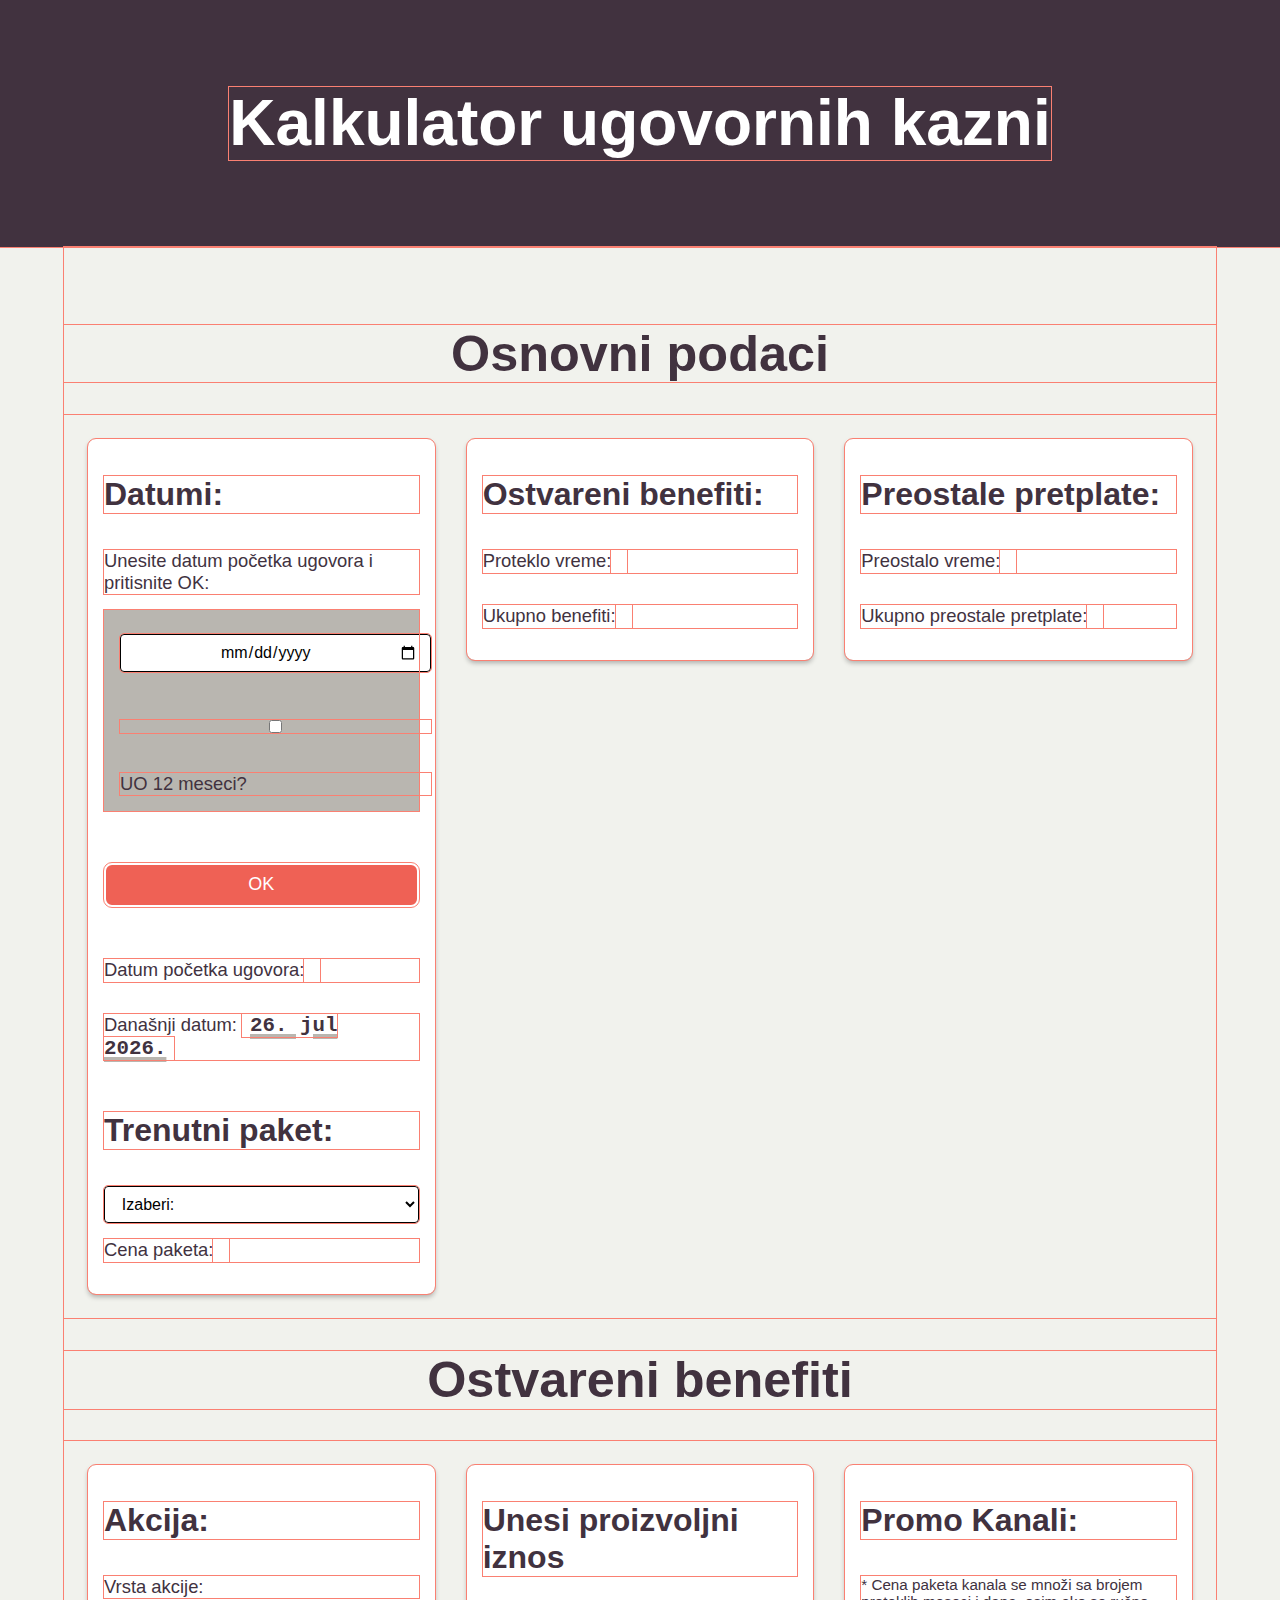
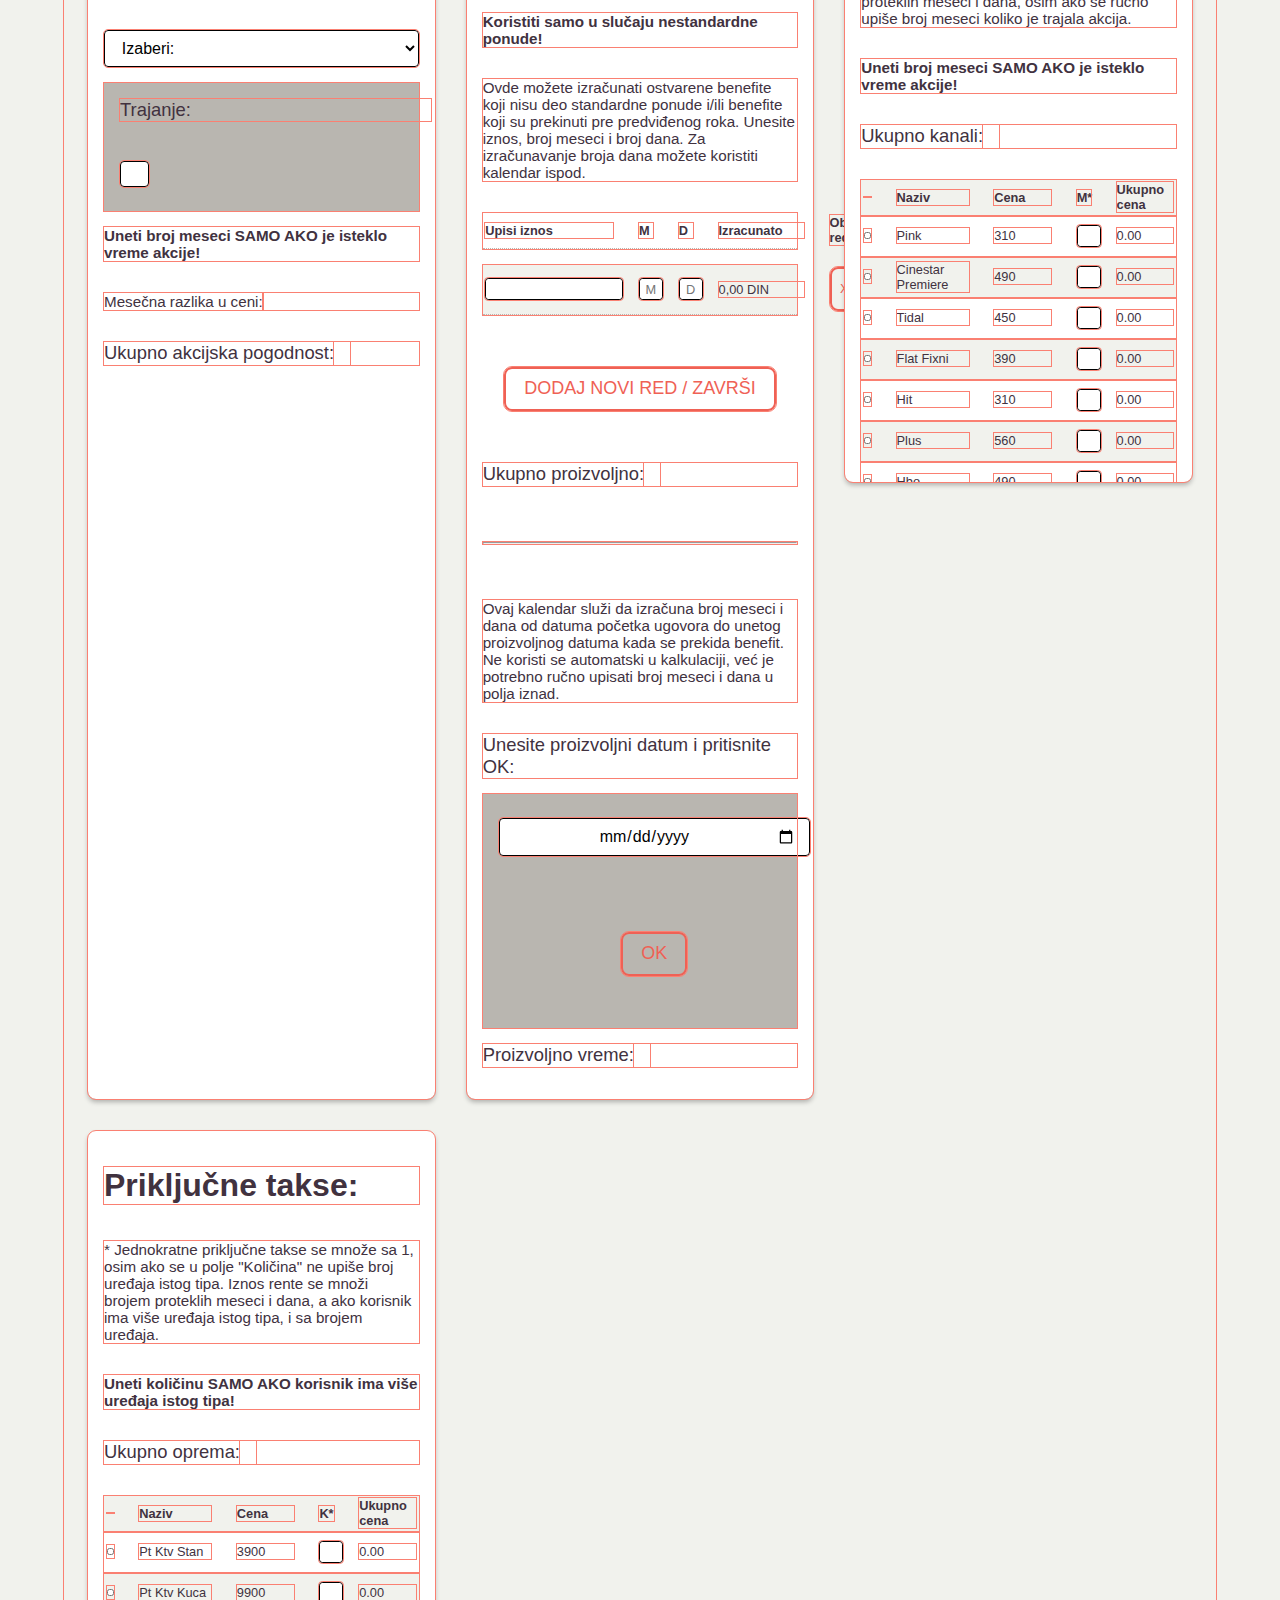
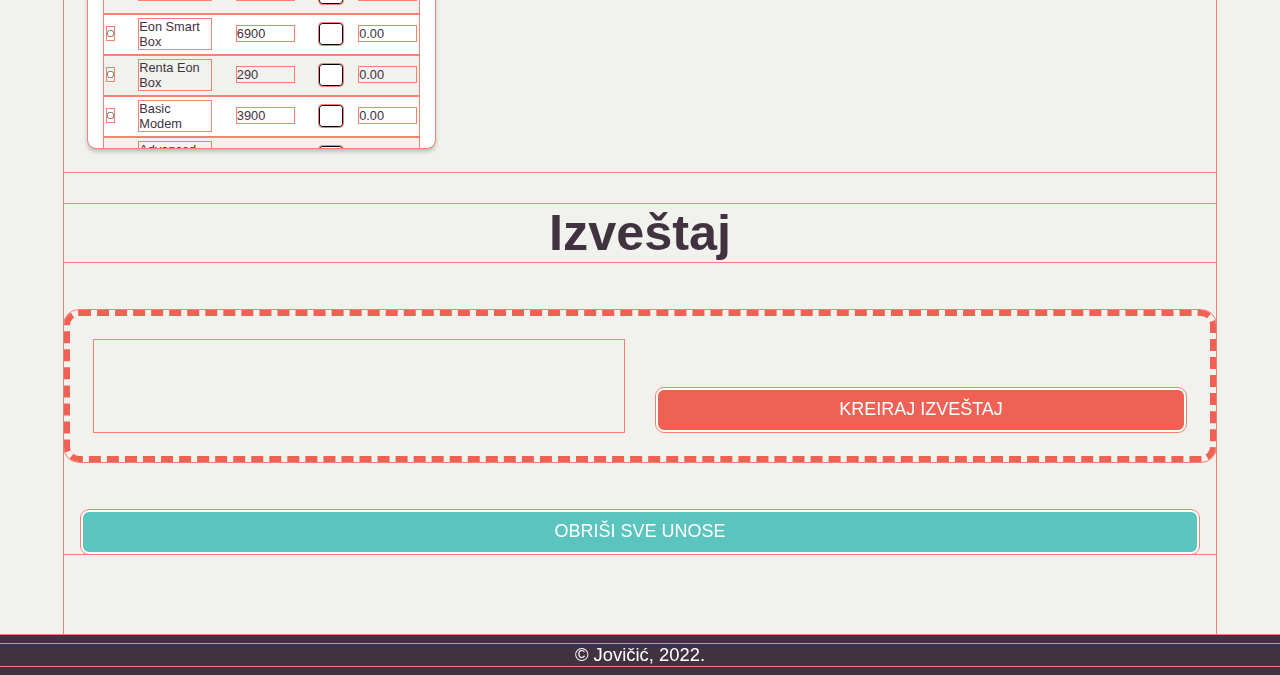
==== index.html @ 6145f606 "Add fluid typo, new grid not finished" ====
<!DOCTYPE html>
<html lang="sr">

<head>
    <meta charset="UTF-8">
    <meta http-equiv="X-UA-Compatible" content="IE=edge">
    <meta name="viewport" content="width=device-width, initial-scale=1.0">
    <link rel="stylesheet" href="assets/css/styles.css">
    <script src="assets/js/script.js" defer></script>
    <title>Kalkulator ugovornih kazni</title>
</head>

<body>
    <header>
        <h1>Kalkulator ugovornih kazni</h1>
    </header>

    <main>
        <form action="" method="get">
            <section>
                <h2>Osnovni podaci</h2>
                <div class="wrapper wrapper--card">
                    <div class="card card--wide">
                        <h3>Datumi:</h3>
                        <label for="date-start-contract">Unesite datum početka ugovora i pritisnite OK:</label>
                        <div class="wrapper wrapper--general">
                            <input type="date" id="date-start-contract">
                                <input type="checkbox" id="length">
                                <label for="length">UO 12 meseci?</label>

                        </div>
                        <button class="btn btn--date" type="button">OK</button>
                        <p>Datum početka ugovora: <span class="output" id="date-start"></span></p>
                        <p>Današnji datum: <span class="output" id="date-today"></span></p>
                        <h3>Trenutni paket:</h3>
                        <select name="rate-plan" id="rp-current">
                            <option value="" selected disabled>Izaberi:</option>
                        </select>
                        <p>Cena paketa: <span class="output" id="rp-price"></span></p>
                    </div>
                    <div class="card card--bump">
                        <h3>Ostvareni benefiti:</h3>
                        <p>Proteklo vreme: <span class="output" id="time-passed"></span></p>
                        <p>Ukupno benefiti: <span class="output" id="total-benefits"></span></p>
                    </div>
                    <div class="card">
                        <h3>Preostale pretplate:</h3>
                        <p>Preostalo vreme: <span class="output" id="time-left"></span></p>
                        <p>Ukupno preostale pretplate: <span class="output" id="total-left"></span></p>
                    </div>
                </div>
            </section>

            <section>
                <h2>Ostvareni benefiti</h2>
                <div class="wrapper wrapper--card">
                    <div class="card">
                        <h3>Akcija:</h3>
                        <p>Vrsta akcije:</p>
                        <select name="reduction-type" id="reduction-type">
                            <option value="" selected disabled>Izaberi:</option>
                            <option value="one">1 dinar</option>
                            <option value="prev">Stara cena</option>
                            <option value="percent">Procenat</option>
                            <option value="ammount">Iznos</option>
                            <option value="none">Nema akciju</option>
                        </select>

                        <select name="previous-rate-plan" id="rp-prev">
                            <option value="" selected disabled>Izaberi stari paket:</option>
                        </select>
                        <div id="reduction-percent">
                            <p>Procenat:</p>
                            <div class="wrapper wrapper--percentage">
                                <label for="5">
                                    <input type="radio" id="5" name="reduction-percent" value="0.05">
                                    5 %</label>
                                <label for="10">
                                    <input type="radio" id="10" name="reduction-percent" value="0.1">
                                    10 %</label>
                                <label for="15">
                                    <input type="radio" id="15" name="reduction-percent" value="0.15">
                                    15 %</label>
                                <label for="20">
                                    <input type="radio" id="20" name="reduction-percent" value="0.2">
                                    20 %</label>
                                <label for="30">
                                    <input type="radio" id="30" name="reduction-percent" value="0.3">
                                    30 %</label>
                                <label for="50">
                                    <input type="radio" id="50" name="reduction-percent" value="0.5">
                                    50 %</label>
                            </div>



                        </div>
                        <div id="reduction-ammount">
                            <p>Ime akcije:</p>
                            <div class="wrapper wrapper--ammount">
                                <label for="599">
                                    <input type="radio" id="599" name="reduction-ammount" value="599">
                                    Placaj 599,00 DIN</label>
                                <label for="699">
                                    <input type="radio" id="699" name="reduction-ammount" value="699">
                                    Placaj 699,00 DIN</label>
                                <label for="1499">
                                    <input type="radio" id="1499" name="reduction-ammount" value="1499">
                                    Placaj 1.499,00 DIN</label>
                                <label for="1599">
                                    <input type="radio" id="1599" name="reduction-ammount" value="1599">
                                    Placaj 1.599,00 DIN</label>
                                <label for="1799">
                                    <input type="radio" id="1799" name="reduction-ammount" value="1799">
                                    Placaj 1.799,00 DIN</label>
                                <label for="1999">
                                    <input type="radio" id="1999" name="reduction-ammount" value="1999">
                                    Placaj 1.999,00 DIN</label>
                            </div>
                        </div>
                        <div class="wrapper wrapper--general">
                            <label for="reduction-time">Trajanje:</label>

                            <input type="text" id="reduction-time" class="multiplier">
                        </div>
                        <p class="info strong">Uneti broj meseci SAMO AKO je isteklo vreme akcije!</p>
                        <p class="info">Mesečna razlika u ceni: <span id="reduction"></span></p>
                        <p>Ukupno akcijska pogodnost: <span id="total-reduction" class="output"></span></p>
                    </div>

                    <div class="card">
                        <h3>Unesi proizvoljni iznos</h3>
                        <p class="info strong">Koristiti samo u slučaju nestandardne ponude!</p>
                        <p class="info">Ovde možete izračunati ostvarene benefite koji nisu deo standardne ponude i/ili
                            benefite koji su prekinuti pre predviđenog roka. Unesite iznos, broj meseci i broj dana. Za
                            izračunavanje broja dana možete koristiti kalendar ispod.</p>
                        <ul>
                            <li class="wrapper wrapper--custom strong">
                                <div>Upisi iznos</div>
                                <div>M</div>
                                <div>D</div>
                                <div>Izracunato</div>
                                <div>Obrisi red</div>
                            </li>
                        </ul>

                        <ul id="section--custom" class="container">
                        </ul>
                        <button class="btn btn--add btn--alt" type="button">Dodaj novi red / Završi</button>
                        <p>Ukupno proizvoljno: <span class="output" id="total-custom"></span></p>
                        <hr>
                        <p class="info">Ovaj kalendar služi da izračuna broj meseci i dana od datuma početka ugovora do
                            unetog proizvoljnog datuma kada se prekida benefit. Ne koristi se automatski u kalkulaciji,
                            već je
                            potrebno ručno upisati broj meseci i dana u polja iznad.</p>
                        <label for="custom-date-input">Unesite proizvoljni datum i pritisnite OK:</label>
                        <div class="wrapper wrapper--general">
                            <input type="date" id="custom-date-input" min="2020-01-01" max="2022-12-31">
                            <button class="btn btn--custom-date btn--alt" type="button">OK</button>
                        </div>
                        <p>Proizvoljno vreme: <span class="output" id="custom-time-passed"></span></p>
                    </div>

                <!-- </div>
                <div class="wrapper wrapper--card"> -->
                    <div class="card card--long card--bump">
                        <h3>Promo Kanali:</h3>
                        <p class="info">* Cena paketa kanala se množi sa brojem proteklih meseci i dana, osim ako se
                            ručno
                            upiše broj meseci koliko je trajala akcija.</p>
                        <p class="info strong">Uneti broj meseci SAMO AKO je isteklo vreme akcije!</p>
                        <p>Ukupno kanali: <span class="output" id="total-channels"></span></p>
                        <ul id="channels" class="container">
                            <li class="wrapper wrapper--checkbox strong">
                                <div class="checkbox"></div>
                                <div>Naziv</div>
                                <div>Cena</div>
                                <div>M*</div>
                                <div>Ukupno cena</div>
                            </li>
                        </ul>
                    </div>
                    <div class="card card--long">
                        <h3>Priključne takse:</h3>
                        <p class="info">* Jednokratne priključne takse se množe sa 1, osim ako se u polje "Količina"
                            ne upiše broj uređaja istog tipa. Iznos rente se množi brojem proteklih meseci i dana, a ako
                            korisnik ima više uređaja istog tipa, i sa brojem uređaja.</p>
                        <p class="info strong">Uneti količinu SAMO AKO korisnik ima više uređaja istog tipa!</p>
                        <p>Ukupno oprema: <span class="output" id="total-hardware"></span></p>
                        <ul id="hardware" class="container">
                            <li class="wrapper wrapper--checkbox strong">
                                <div class="checkbox"></div>
                                <div>Naziv</div>
                                <div>Cena</div>
                                <div>K*</div>
                                <div>Ukupno cena</div>
                            </li>
                        </ul>
                    </div>
                </div>
            </section>

            <section>
                <h2>Izveštaj</h2>
                <div class="wrapper wrapper--output">
                    <textarea id="output--final" class="output">...</textarea>
                    <button class="btn btn--final" type="button">Kreiraj izveštaj</button>
                </div>
                <button class="btn btn--clear" type="button">Obriši sve unose</button>
            </section>

        </form>
    </main>

    <footer>
        <p>&copy; Jovičić, 2022.</p>
    </footer>
</body>

</html>
---- assets/css/styles.css ----
/* reset */

*::before,
*::after {
    box-sizing: border-box;
}

* {
    margin: 0;
    padding: 0;
    outline: 1px solid salmon;
}

:focus {
    outline: 2px solid var(--clr-primary);
    outline-offset: 2px;
    transition: var(--transition);
}

html {
    scroll-behavior: smooth;
}

input,
button,
textarea,
select {
    font: inherit;
}

/* theme */

:root {
    --clr-primary: #ef6155;
    --clr-primary-hover: #f72f1d;
    --clr-secondary: #5BC4BF;
    --clr-secondary-hover: #32b8b1;
    --clr-hover: hsl(70, 24%, 90%);
    --clr-bg: rgb(241, 242, 237);
    --clr-body: #41323F;
    --clr-white: #fff;
    --clr-grey: #B9B6B0;
    --border-radius: 8px;
    --fw-strong: 600;
    --fs-h1: 4rem;
    --fs-h2: 3.15rem;
    --fs-h3: 2rem;
    --fs-p: 1.15rem;
    --fs-small: 0.95rem;
    --fs-lead: 1.30rem;
    --box-shadow: 0 3px 5px rgba(0, 0, 0, 0.28);
    --transition: ease-out .05s;
}

/* layout */

body {
    display: flex;
    flex-direction: column;
    align-items: center;
    min-height: 100vh;
    font-family: -apple-system, BlinkMacSystemFont, 'Segoe UI', Roboto, Oxygen, Ubuntu, Cantarell, 'Open Sans', 'Helvetica Neue', sans-serif;
    font-size: 100%;
    background-color: var(--clr-bg);
    color: var(--clr-body);
}

header {
    display: grid;
    width: 100%;
    min-height: 10vh;
    place-content: center;
    padding-top: 5vh;
    padding-bottom: 5vh;
    background-color: var(--clr-body);
    color: var(--clr-white);
}

main {
    padding: 5vh 0;
    width: 90%;
}

section+section {
    margin-top: 2rem;
}

hr {
    margin-top: 1.5rem;
    margin-bottom: 2.5rem;
}

footer {
    width: 100%;
    margin-top: auto;
    padding: 1vh 0;
    text-align: center;
    background-color: var(--clr-body);
    color: var(--clr-white);
}



/* typography */

h1,
h2,
h3 {
    font-weight: var(--fw-strong);
    line-height: 1.15;
    margin: 0.65em 0;
}

h1,
h2 {
    text-align: center;
}

h1 {
    font-size: var(--fs-h1); 
    font-size: min(max(3rem, 5vw), var(--fs-h1));
}


h2 {
    font-size: var(--fs-h2); 
    font-size: min(max(2.5rem, 4.5vw), var(--fs-h2));
}

h3 {
    font-size: var(--fs-h3); 
    font-size: min(max(1.5rem, 2.5vw), var(--fs-h3));
}

p,
label {
    font-size: var(--fs-p); 
    font-size: min(max(0.9rem, 1.5vw), var(--fs-p));
}

li,
.wrapper--checkbox>label,
.btn--remove {
    font-size: min(max(0.55rem, 1vw), var(--fs-p));
}

.lead {
    font-size: var(--fs-lead);
}

.info {
    font-size: var(--fs-small);
}

.strong {
    font-weight: var(--fw-strong);
}

main p {
    margin: 0 0 1rem;
}

a {
    color: inherit;
}

.wrapper--output {
    display: flex;
    flex-direction: column;
    margin: 3rem auto;
    padding: 1.5rem;
    border: 6px dashed var(--clr-primary);
    border-radius: 15px;
}

.output {
    font-family: 'Courier New', Courier, monospace;
    font-size: var(--fs-lead);
    font-weight: var(--fw-strong);
    padding: 0 0.5rem;
    text-decoration: underline;
    text-decoration-color: var(--clr-grey);
    text-decoration-thickness: 5px;
    text-underline-offset: 3px;
}

#output--final {
    white-space: pre-wrap;
    resize: none;
    font-size: var(--fs-p);
    background-color: inherit;
    padding: 1.5rem;
    font-weight: normal;
    text-decoration: none;
    border: 1px solid transparent;
    cursor: text;
}

/* buttons */

.btn {
    display: flex;
    align-items: center;
    align-self: center;
    justify-content: center;
    /* min-width: 10ch; */
    width: 100%;
    min-height: 44px;
    margin: 2em auto;
    padding: 0.25em 1em;
    transition: var(--transition);
    border: 2px solid currentColor;
    border-radius: var(--border-radius);
    background-color: var(--clr-primary);
    color: var(--clr-white);
    font-size: 1.125rem;
    line-height: 1.1;
    text-align: center;
    text-decoration: none;
    text-transform: uppercase;
    cursor: pointer;
}

.btn:hover {
    background-color: var(--clr-primary-hover);
    outline: 2px solid var(--clr-primary);
    outline-offset: 2px;
    transition: var(--transition);
}

.btn--final {
    /* width: 100%; */
    place-self: end;
    margin: 0;
}

.btn--clear {
    background-color: var(--clr-secondary);
    width: 97%;
}

.btn--clear:hover {
    background-color: var(--clr-secondary-hover);
    outline-color: var(--clr-secondary-hover);
}

.btn--alt {
    width: auto;
    background-color: transparent;
    color: var(--clr-primary);
    border-color: var(--clr-primary);
}

.btn--alt:hover {
    color: var(--clr-white);
}

.btn--remove {
    font-size: min(max(0.55rem, 1vw), var(--fs-p));
    padding: clamp(1em, 3%, 1.5em);
    min-height: unset;
}

/* input */

input {
    margin: 0.5em 0;
    padding: 0.5em 0.8em;
    text-align: center;
    border: 1px solid currentColor;
    border-radius: 0.25em;
}

select {
    padding: 0.5em 0.8em;
    margin: 0;
    width: 100%;
    min-width: 15ch;
    background-color: transparent;
    border: 1px solid currentColor;
    border-radius: 0.25em;
}

input[type="date"] {
    flex-grow: 1;
}

input[type="text"] {
    width: 2ch;
    padding: 0.2em 0.3em;
}

/*labels and info */

.wrapper {
    display: grid;
    grid-template-columns: repeat(auto-fit, minmax(min(50vw, 35ch), 1fr));
    padding: clamp(1em, 3%, 1.5em);
    gap: clamp(1em, 4vmax, 2em);
}

.card--wide {
    grid-row: span 2;
}

.wrapper--general {
    background-color: var(--clr-grey)

}

/* cards */

.card {
    display: flex;
    flex-direction: column;
    padding: 1em;
    gap: 1em;
    border-radius: var(--border-radius);
    background-color: var(--clr-white);
    box-shadow: var(--box-shadow);
}

.card--long {
    max-height: 65vh;
    overflow-y: auto;
}

.wrapper--percentage>label,
.wrapper--ammount>label {
    line-height: 1.1;
    display: grid;
    grid-template-columns: 1em auto;
    gap: 1em;
    align-items: baseline;
    border-bottom: 1px dotted var(--clr-grey);
}

.wrapper--checkbox {
    display: grid;
    grid-template-columns: 1ch auto 8ch 2ch 8ch;
    align-items: center;
    padding: 0.2em;
    gap: 2em;
    border-bottom: 1px dotted var(--clr-grey);
}

.wrapper--custom {
    display: grid;
    grid-template-columns: 18ch 2ch 2ch 12ch 2ch;
    align-items: center;
    justify-content: space-evenly;
    padding: 0.2em;
    gap: 2em;
    border-bottom: 1px dotted var(--clr-grey);
}

.wrapper--custom>input {
    width: 100%;
}

.wrapper--custom>button {
    margin: 0;
}

.wrapper--checkbox>label {
    text-transform: capitalize;
}

/* the list */

.container>li:nth-child(odd) {
    background-color: var(--clr-bg);
}

.container>li:not(:first-child):hover {
    background-color: var(--clr-hover);
}
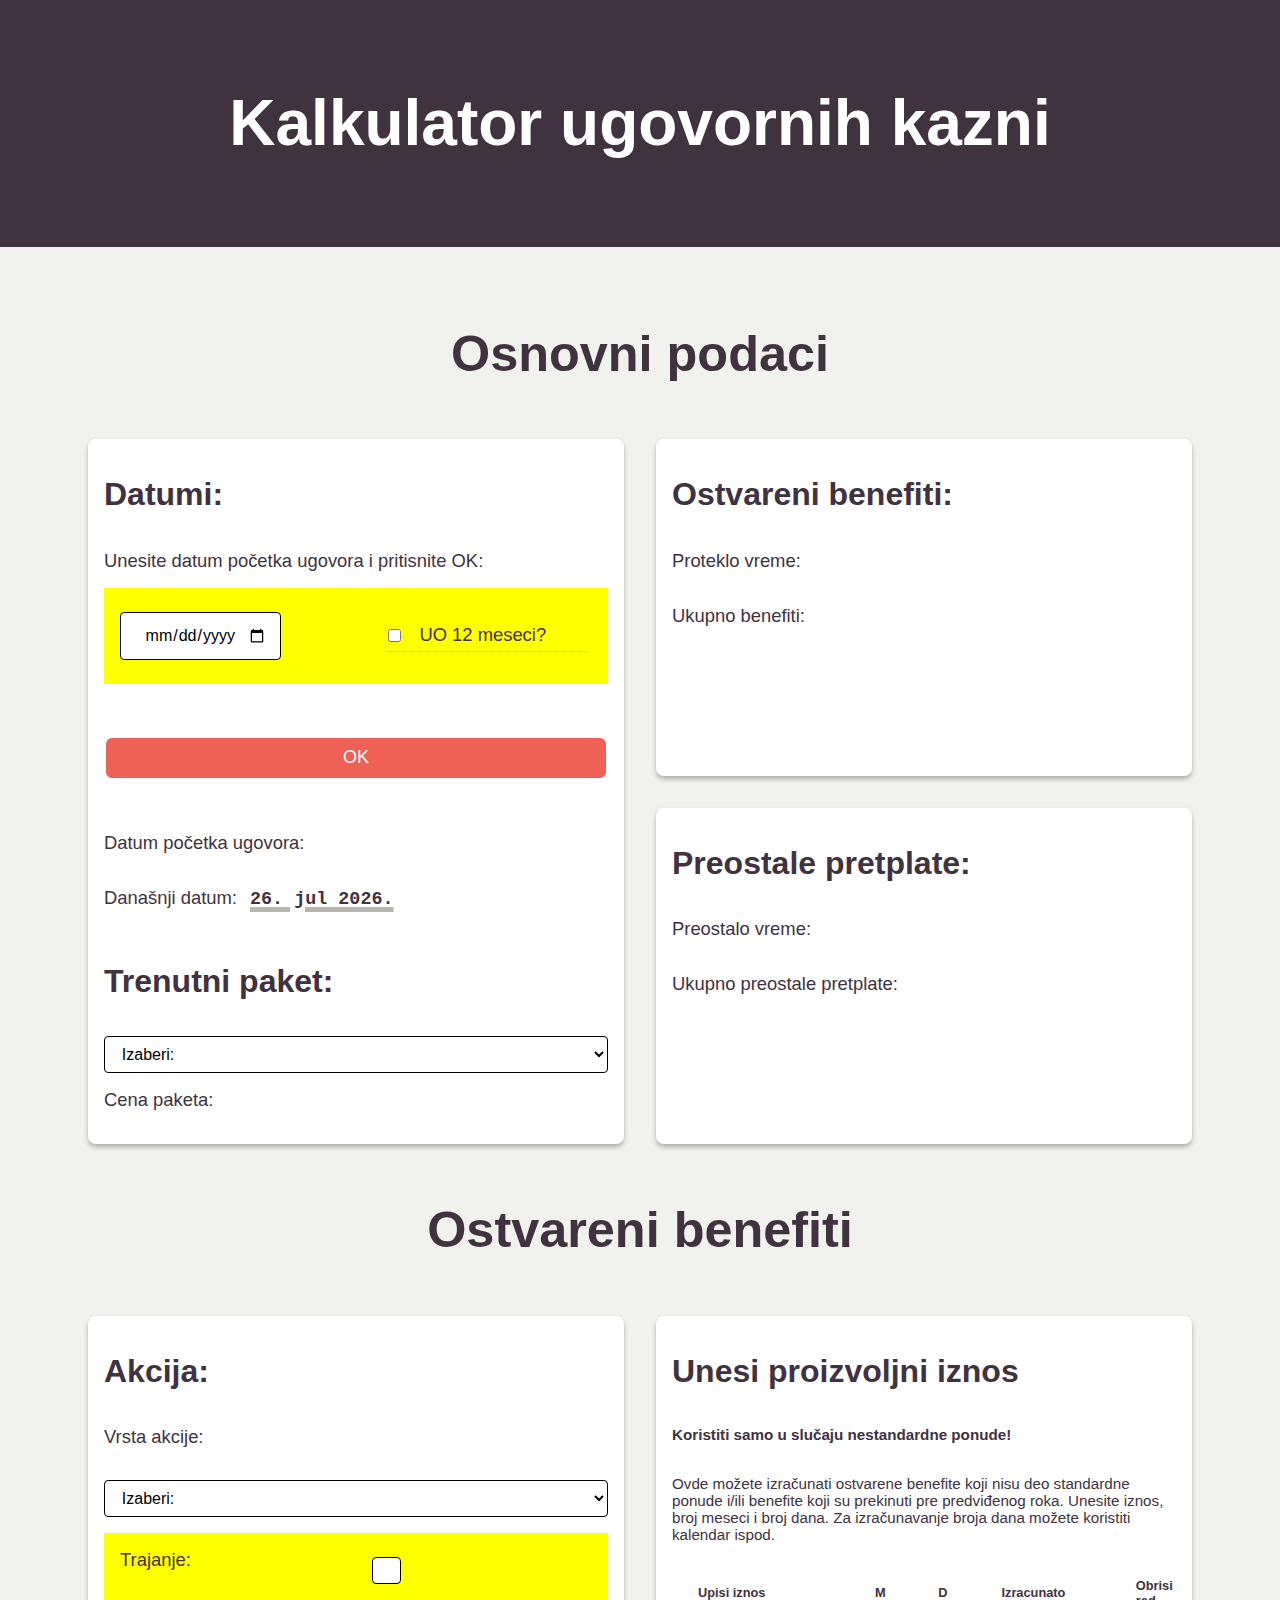
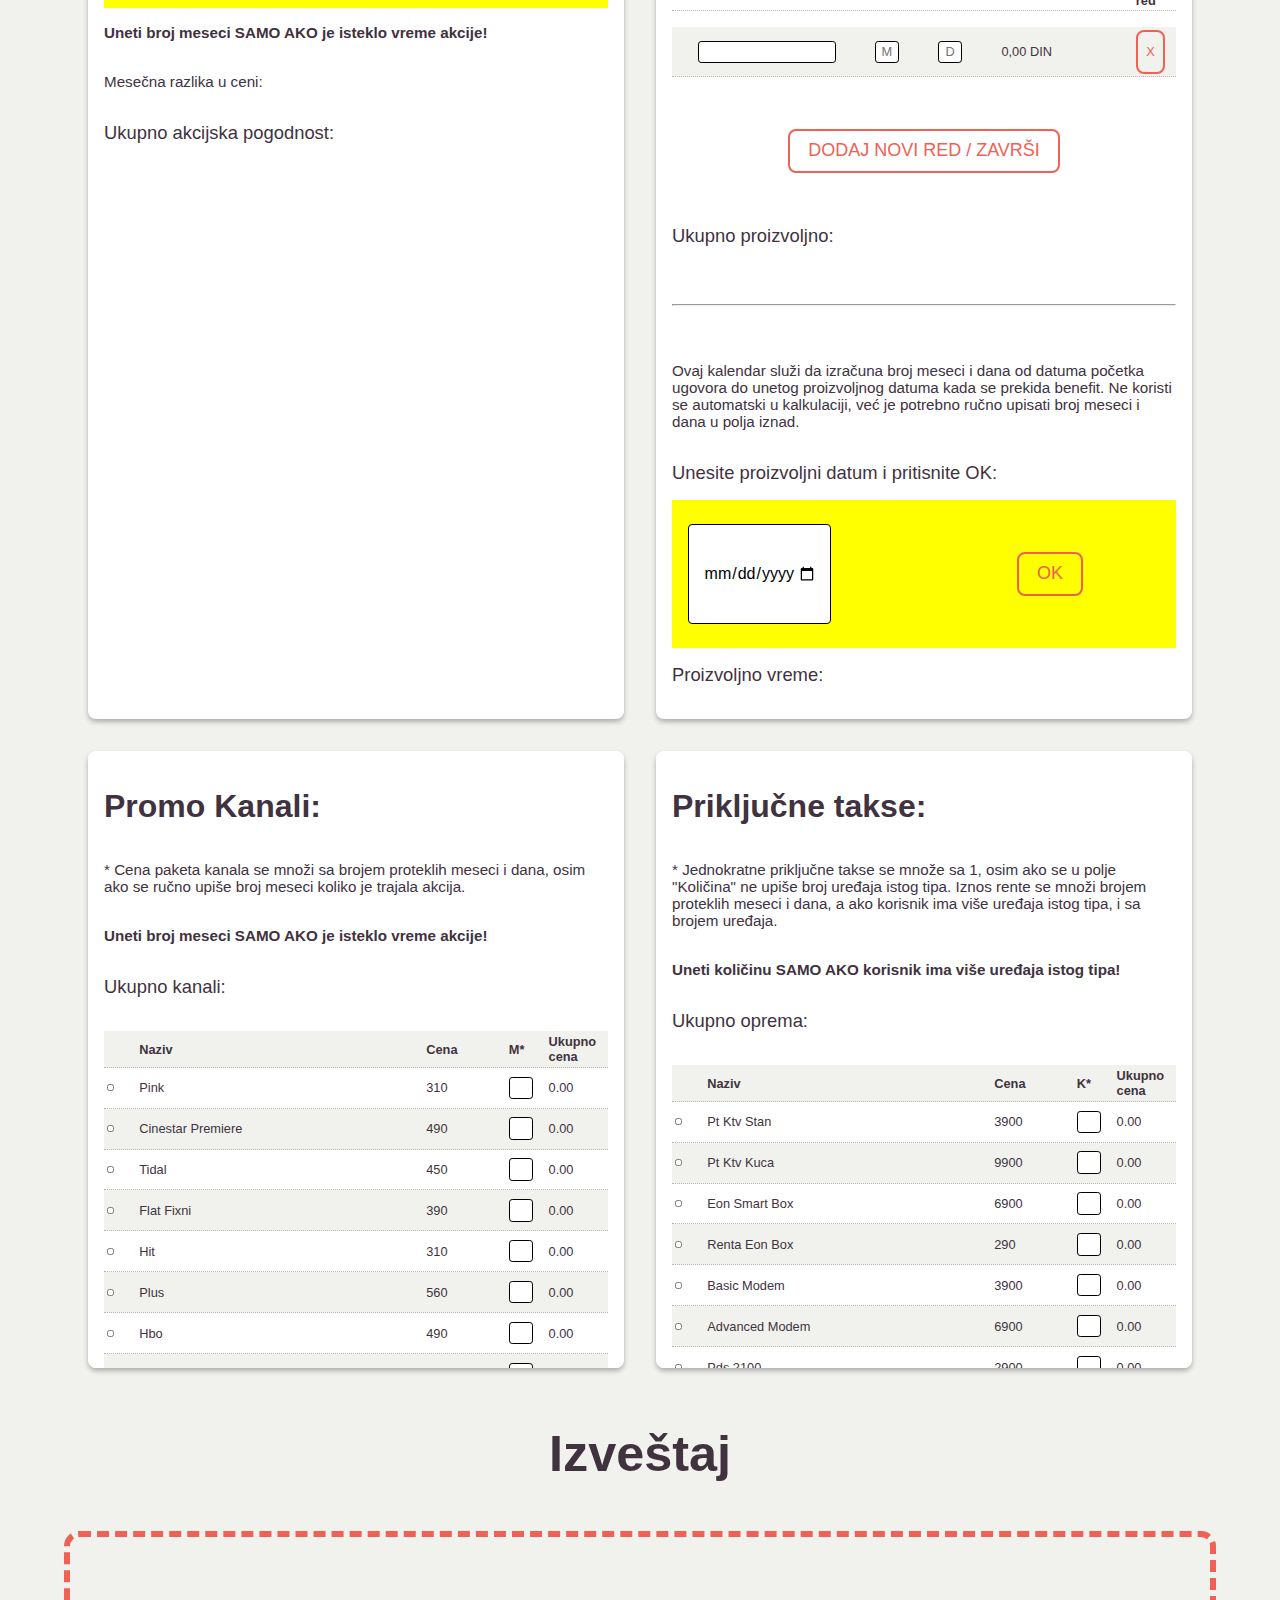
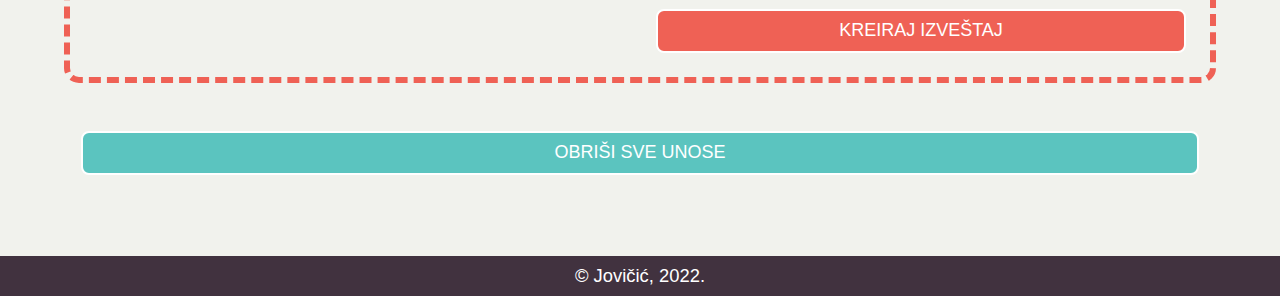
==== commit 178eda74: "Consolidate wrappers not finished" ====
--- a/index.html
+++ b/index.html
@@ -25,9 +25,12 @@
                         <label for="date-start-contract">Unesite datum početka ugovora i pritisnite OK:</label>
                         <div class="wrapper wrapper--general">
                             <input type="date" id="date-start-contract">
-                                <input type="checkbox" id="length">
-                                <label for="length">UO 12 meseci?</label>
-
+                            <div class="wrapper wrapper--ammount">
+                                <label for="length">
+                                    <input type="checkbox" id="length">
+                                    UO 12 meseci?
+                                </label>
+                            </div>
                         </div>
                         <button class="btn btn--date" type="button">OK</button>
                         <p>Datum početka ugovora: <span class="output" id="date-start"></span></p>
@@ -38,7 +41,7 @@
                         </select>
                         <p>Cena paketa: <span class="output" id="rp-price"></span></p>
                     </div>
-                    <div class="card card--bump">
+                    <div class="card">
                         <h3>Ostvareni benefiti:</h3>
                         <p>Proteklo vreme: <span class="output" id="time-passed"></span></p>
                         <p>Ukupno benefiti: <span class="output" id="total-benefits"></span></p>
@@ -160,10 +163,7 @@
                         </div>
                         <p>Proizvoljno vreme: <span class="output" id="custom-time-passed"></span></p>
                     </div>
-
-                <!-- </div>
-                <div class="wrapper wrapper--card"> -->
-                    <div class="card card--long card--bump">
+                    <div class="card card--long">
                         <h3>Promo Kanali:</h3>
                         <p class="info">* Cena paketa kanala se množi sa brojem proteklih meseci i dana, osim ako se
                             ručno
--- a/assets/css/styles.css
+++ b/assets/css/styles.css
@@ -8,7 +8,7 @@
 * {
     margin: 0;
     padding: 0;
-    outline: 1px solid salmon;
+    /* outline: 1px solid salmon; */
 }
 
 :focus {
@@ -47,7 +47,6 @@
     --fs-h3: 2rem;
     --fs-p: 1.15rem;
     --fs-small: 0.95rem;
-    --fs-lead: 1.30rem;
     --box-shadow: 0 3px 5px rgba(0, 0, 0, 0.28);
     --transition: ease-out .05s;
 }
@@ -144,12 +143,9 @@
     font-size: min(max(0.55rem, 1vw), var(--fs-p));
 }
 
-.lead {
-    font-size: var(--fs-lead);
-}
-
 .info {
     font-size: var(--fs-small);
+    font-size: min(max(0.7rem, 1.3vw), var(--fs-small));
 }
 
 .strong {
@@ -283,6 +279,7 @@
 
 input[type="date"] {
     flex-grow: 1;
+    width: fit-content;
 }
 
 input[type="text"] {
@@ -290,22 +287,60 @@
     padding: 0.2em 0.3em;
 }
 
-/*labels and info */
+/*wrappers, labels and info */
 
 .wrapper {
     display: grid;
-    grid-template-columns: repeat(auto-fit, minmax(min(50vw, 35ch), 1fr));
+    grid-template-columns: repeat(auto-fill, minmax(max(200px, 40%), 1fr));
     padding: clamp(1em, 3%, 1.5em);
     gap: clamp(1em, 4vmax, 2em);
-}
-
-.card--wide {
-    grid-row: span 2;
-}
+} 
+
+
 
 .wrapper--general {
-    background-color: var(--clr-grey)
-
+    background-color: yellow;
+}
+
+.wrapper--percentage>label,
+.wrapper--ammount>label {
+    line-height: 1.1;
+    display: grid;
+    grid-template-columns: max-content auto;
+    gap: 1em;
+    align-items: center;
+    border-bottom: 1px dotted var(--clr-grey);
+}
+
+.wrapper--checkbox {
+    display: grid;
+    grid-template-columns: 1ch auto 8ch 2ch 8ch;
+    align-items: center;
+    padding: 0.2em;
+    gap: 2em;
+    border-bottom: 1px dotted var(--clr-grey);
+}
+
+.wrapper--custom {
+    display: grid;
+    grid-template-columns: 18ch 2ch 2ch 12ch 2ch;
+    align-items: center;
+    justify-content: space-evenly;
+    padding: 0.2em;
+    gap: 2em;
+    border-bottom: 1px dotted var(--clr-grey);
+}
+
+.wrapper--custom>input {
+    width: 100%;
+}
+
+.wrapper--custom>button {
+    margin: 0;
+}
+
+.wrapper--checkbox>label {
+    text-transform: capitalize;
 }
 
 /* cards */
@@ -325,46 +360,11 @@
     overflow-y: auto;
 }
 
-.wrapper--percentage>label,
-.wrapper--ammount>label {
-    line-height: 1.1;
-    display: grid;
-    grid-template-columns: 1em auto;
-    gap: 1em;
-    align-items: baseline;
-    border-bottom: 1px dotted var(--clr-grey);
-}
-
-.wrapper--checkbox {
-    display: grid;
-    grid-template-columns: 1ch auto 8ch 2ch 8ch;
-    align-items: center;
-    padding: 0.2em;
-    gap: 2em;
-    border-bottom: 1px dotted var(--clr-grey);
-}
-
-.wrapper--custom {
-    display: grid;
-    grid-template-columns: 18ch 2ch 2ch 12ch 2ch;
-    align-items: center;
-    justify-content: space-evenly;
-    padding: 0.2em;
-    gap: 2em;
-    border-bottom: 1px dotted var(--clr-grey);
-}
-
-.wrapper--custom>input {
-    width: 100%;
-}
-
-.wrapper--custom>button {
-    margin: 0;
-}
-
-.wrapper--checkbox>label {
-    text-transform: capitalize;
-}
+.card--wide {
+    grid-row: span 2;
+}
+
+
 
 /* the list */
 
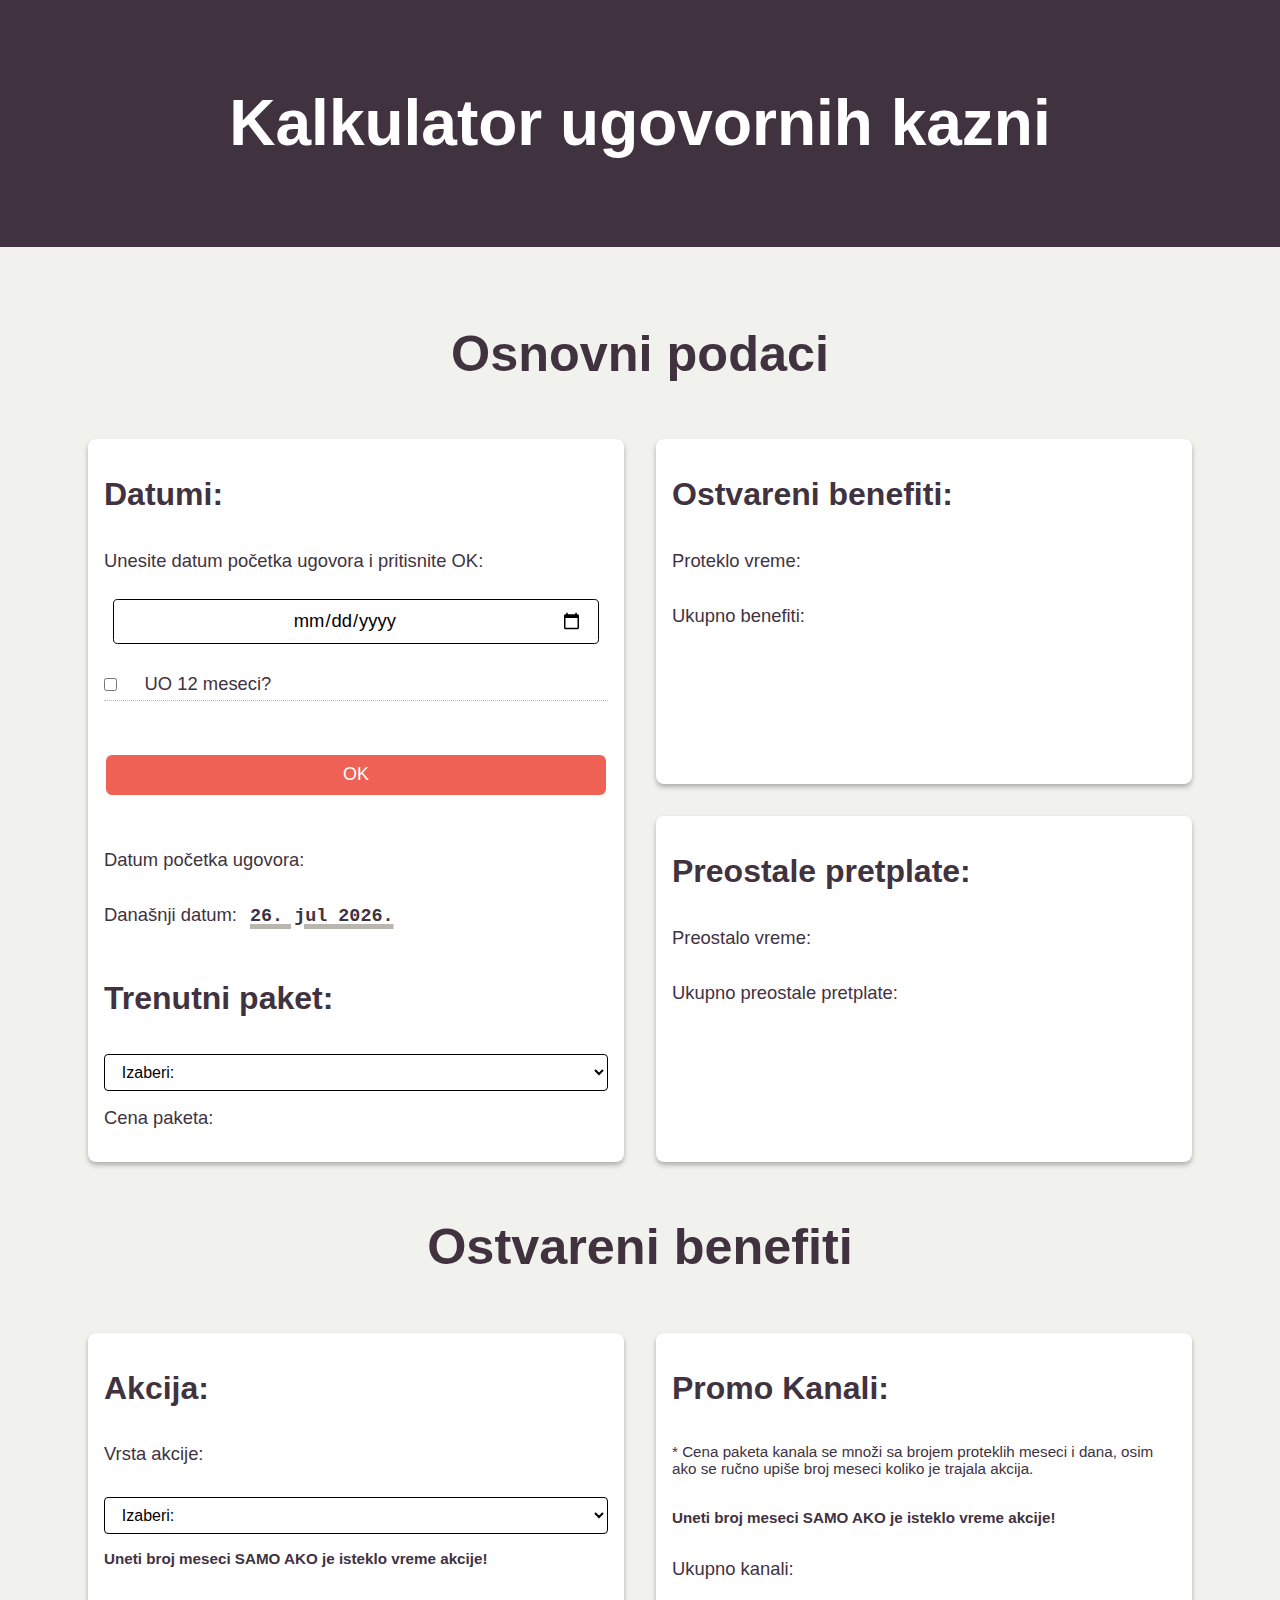
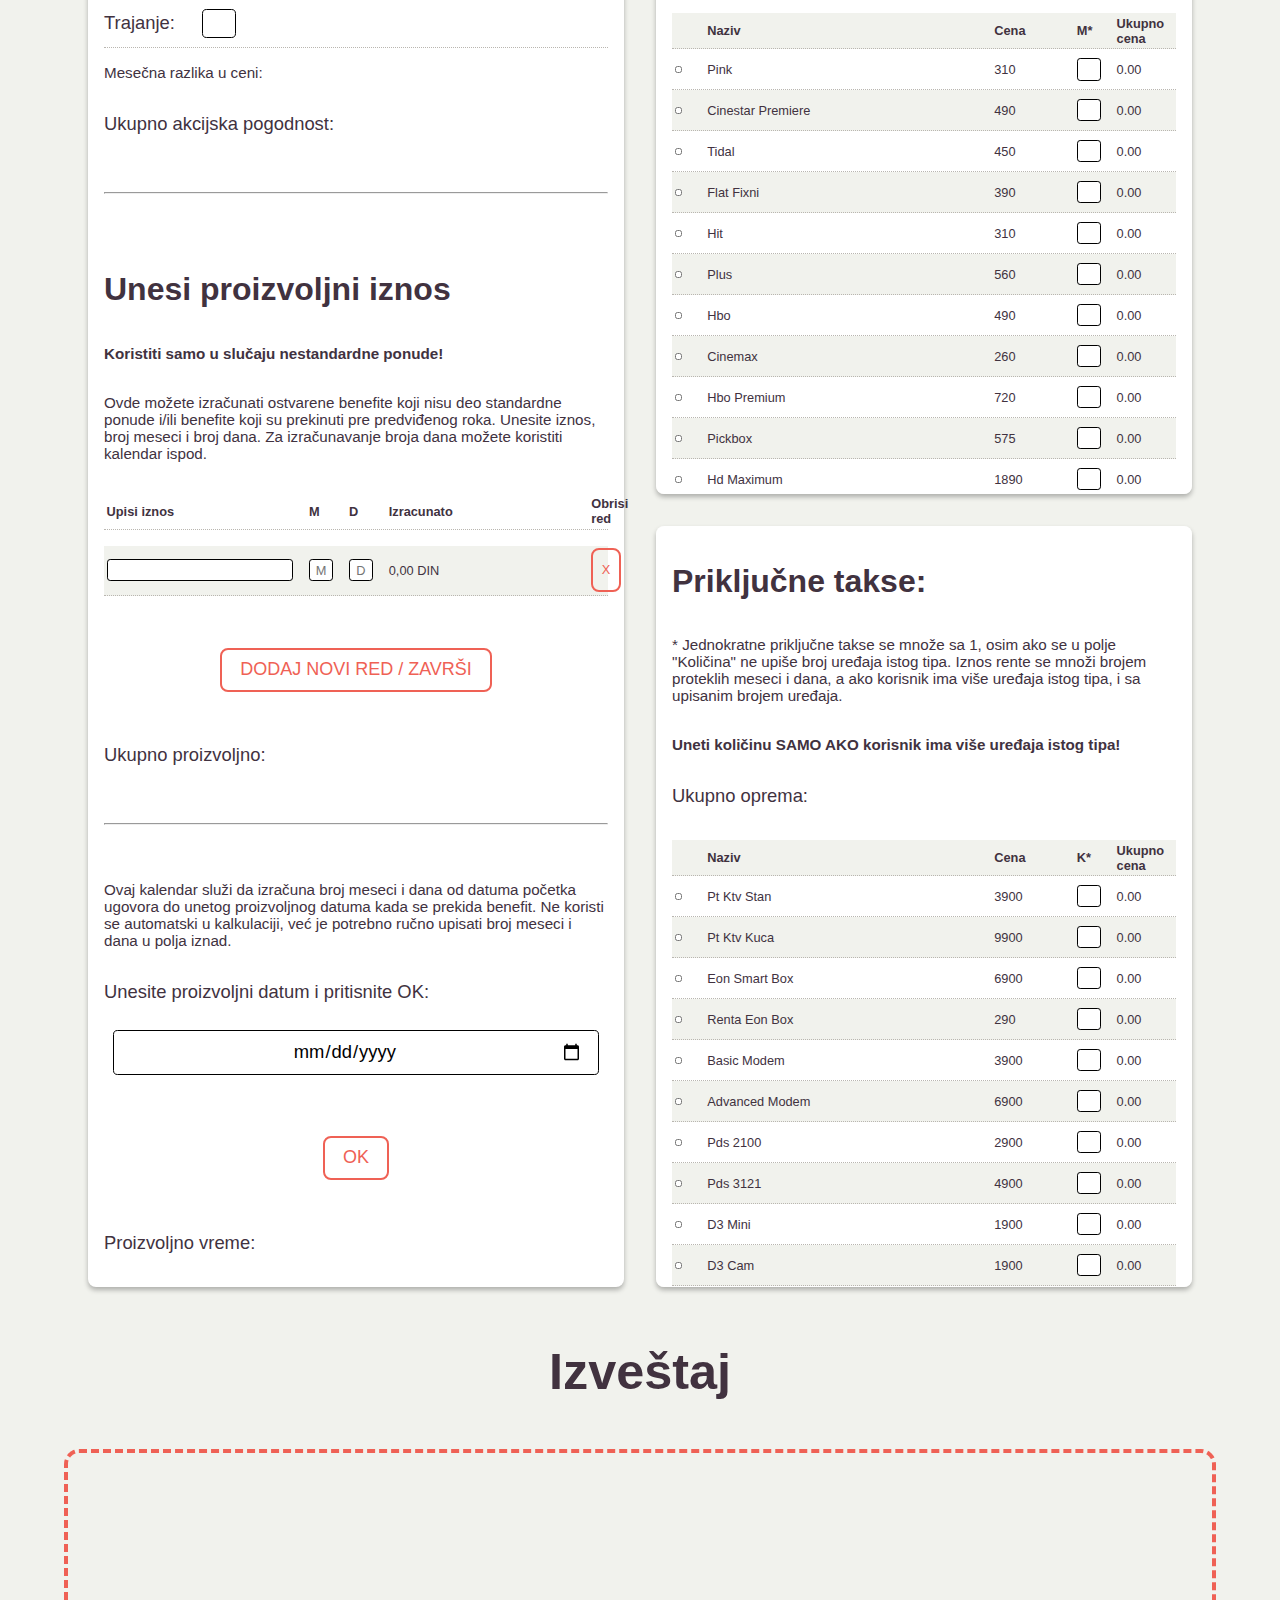
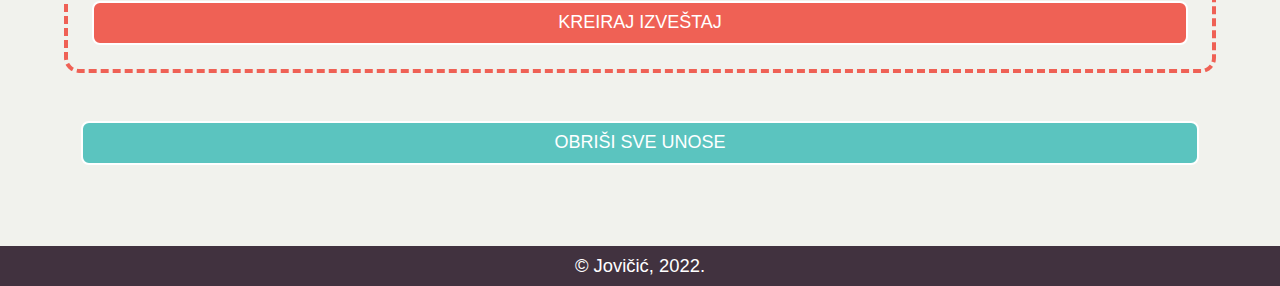
==== commit 98feff9c: "rearrange layout, fix layout issues" ====
--- a/index.html
+++ b/index.html
@@ -22,16 +22,16 @@
                 <div class="wrapper wrapper--card">
                     <div class="card card--wide">
                         <h3>Datumi:</h3>
-                        <label for="date-start-contract">Unesite datum početka ugovora i pritisnite OK:</label>
-                        <div class="wrapper wrapper--general">
+
+                        <label for="date-start-contract" class="wrapper--date">Unesite datum početka ugovora i pritisnite OK:
                             <input type="date" id="date-start-contract">
-                            <div class="wrapper wrapper--ammount">
-                                <label for="length">
-                                    <input type="checkbox" id="length">
-                                    UO 12 meseci?
-                                </label>
-                            </div>
-                        </div>
+                        </label>
+
+                        <label for="length" class="wrapper--label">
+                            <input type="checkbox" id="length">
+                            UO 12 meseci?
+                        </label>
+
                         <button class="btn btn--date" type="button">OK</button>
                         <p>Datum početka ugovora: <span class="output" id="date-start"></span></p>
                         <p>Današnji datum: <span class="output" id="date-today"></span></p>
@@ -57,7 +57,7 @@
             <section>
                 <h2>Ostvareni benefiti</h2>
                 <div class="wrapper wrapper--card">
-                    <div class="card">
+                    <div class="card card--wide">
                         <h3>Akcija:</h3>
                         <p>Vrsta akcije:</p>
                         <select name="reduction-type" id="reduction-type">
@@ -74,23 +74,23 @@
                         </select>
                         <div id="reduction-percent">
                             <p>Procenat:</p>
-                            <div class="wrapper wrapper--percentage">
-                                <label for="5">
+                            <div class="wrapper">
+                                <label for="5" class="wrapper--label">
                                     <input type="radio" id="5" name="reduction-percent" value="0.05">
                                     5 %</label>
-                                <label for="10">
+                                <label for="10" class="wrapper--label">
                                     <input type="radio" id="10" name="reduction-percent" value="0.1">
                                     10 %</label>
-                                <label for="15">
+                                <label for="15" class="wrapper--label">
                                     <input type="radio" id="15" name="reduction-percent" value="0.15">
                                     15 %</label>
-                                <label for="20">
+                                <label for="20" class="wrapper--label">
                                     <input type="radio" id="20" name="reduction-percent" value="0.2">
                                     20 %</label>
-                                <label for="30">
+                                <label for="30" class="wrapper--label">
                                     <input type="radio" id="30" name="reduction-percent" value="0.3">
                                     30 %</label>
-                                <label for="50">
+                                <label for="50" class="wrapper--label">
                                     <input type="radio" id="50" name="reduction-percent" value="0.5">
                                     50 %</label>
                             </div>
@@ -100,38 +100,34 @@
                         </div>
                         <div id="reduction-ammount">
                             <p>Ime akcije:</p>
-                            <div class="wrapper wrapper--ammount">
-                                <label for="599">
+                            <div class="wrapper">
+                                <label for="599" class="wrapper--label">
                                     <input type="radio" id="599" name="reduction-ammount" value="599">
                                     Placaj 599,00 DIN</label>
-                                <label for="699">
+                                <label for="699" class="wrapper--label">
                                     <input type="radio" id="699" name="reduction-ammount" value="699">
                                     Placaj 699,00 DIN</label>
-                                <label for="1499">
+                                <label for="1499" class="wrapper--label">
                                     <input type="radio" id="1499" name="reduction-ammount" value="1499">
                                     Placaj 1.499,00 DIN</label>
-                                <label for="1599">
+                                <label for="1599" class="wrapper--label">
                                     <input type="radio" id="1599" name="reduction-ammount" value="1599">
                                     Placaj 1.599,00 DIN</label>
-                                <label for="1799">
+                                <label for="1799" class="wrapper--label">
                                     <input type="radio" id="1799" name="reduction-ammount" value="1799">
                                     Placaj 1.799,00 DIN</label>
-                                <label for="1999">
+                                <label for="1999" class="wrapper--label">
                                     <input type="radio" id="1999" name="reduction-ammount" value="1999">
                                     Placaj 1.999,00 DIN</label>
                             </div>
                         </div>
-                        <div class="wrapper wrapper--general">
-                            <label for="reduction-time">Trajanje:</label>
-
-                            <input type="text" id="reduction-time" class="multiplier">
-                        </div>
                         <p class="info strong">Uneti broj meseci SAMO AKO je isteklo vreme akcije!</p>
+                        <label for="reduction-time" class="wrapper--label">
+                            Trajanje:<input type="text" id="reduction-time" class="multiplier"></label>
+
                         <p class="info">Mesečna razlika u ceni: <span id="reduction"></span></p>
                         <p>Ukupno akcijska pogodnost: <span id="total-reduction" class="output"></span></p>
-                    </div>
-
-                    <div class="card">
+                        <hr>
                         <h3>Unesi proizvoljni iznos</h3>
                         <p class="info strong">Koristiti samo u slučaju nestandardne ponude!</p>
                         <p class="info">Ovde možete izračunati ostvarene benefite koji nisu deo standardne ponude i/ili
@@ -156,13 +152,16 @@
                             unetog proizvoljnog datuma kada se prekida benefit. Ne koristi se automatski u kalkulaciji,
                             već je
                             potrebno ručno upisati broj meseci i dana u polja iznad.</p>
-                        <label for="custom-date-input">Unesite proizvoljni datum i pritisnite OK:</label>
-                        <div class="wrapper wrapper--general">
+
+                        <label for="custom-date-input" class="wrapper--date">Unesite proizvoljni datum i pritisnite OK:
                             <input type="date" id="custom-date-input" min="2020-01-01" max="2022-12-31">
-                            <button class="btn btn--custom-date btn--alt" type="button">OK</button>
-                        </div>
+                        </label>
+
+                        <button class="btn btn--custom-date btn--alt" type="button">OK</button>
                         <p>Proizvoljno vreme: <span class="output" id="custom-time-passed"></span></p>
                     </div>
+
+
                     <div class="card card--long">
                         <h3>Promo Kanali:</h3>
                         <p class="info">* Cena paketa kanala se množi sa brojem proteklih meseci i dana, osim ako se
@@ -184,7 +183,7 @@
                         <h3>Priključne takse:</h3>
                         <p class="info">* Jednokratne priključne takse se množe sa 1, osim ako se u polje "Količina"
                             ne upiše broj uređaja istog tipa. Iznos rente se množi brojem proteklih meseci i dana, a ako
-                            korisnik ima više uređaja istog tipa, i sa brojem uređaja.</p>
+                            korisnik ima više uređaja istog tipa, i sa upisanim brojem uređaja.</p>
                         <p class="info strong">Uneti količinu SAMO AKO korisnik ima više uređaja istog tipa!</p>
                         <p>Ukupno oprema: <span class="output" id="total-hardware"></span></p>
                         <ul id="hardware" class="container">
--- a/assets/css/styles.css
+++ b/assets/css/styles.css
@@ -160,15 +160,6 @@
     color: inherit;
 }
 
-.wrapper--output {
-    display: flex;
-    flex-direction: column;
-    margin: 3rem auto;
-    padding: 1.5rem;
-    border: 6px dashed var(--clr-primary);
-    border-radius: 15px;
-}
-
 .output {
     font-family: 'Courier New', Courier, monospace;
     font-size: var(--fs-lead);
@@ -190,6 +181,129 @@
     text-decoration: none;
     border: 1px solid transparent;
     cursor: text;
+}
+
+
+
+/*wrappers, labels and info */
+
+.wrapper {
+    display: grid;
+    grid-template-columns: repeat(auto-fill, minmax(max(258px, 40%), 1fr));
+    padding: clamp(1em, 3%, 1.5em);
+    gap: clamp(1em, 4vmax, 2em);
+} 
+
+.wrapper--card {
+    grid-auto-rows: 0.5fr; /* so the long cards don't dictate the container height */
+}
+
+.wrapper--label {
+    line-height: 1.1;
+    display: grid;
+    grid-template-columns: max-content auto;
+    gap: 1.5em;
+    align-items: center;
+    border-bottom: 1px dotted var(--clr-grey);
+}
+
+.wrapper--date {
+    display: grid;
+    grid-template-columns: 1fr;
+    gap: 1em;
+}
+    
+.wrapper--checkbox {
+    display: grid;
+    grid-template-columns: 1ch auto 8ch 2ch 8ch;
+    align-items: center;
+    padding: 0.2em;
+    gap: 2em;
+    border-bottom: 1px dotted var(--clr-grey);
+}
+
+.wrapper--checkbox>label {
+    text-transform: capitalize;
+}
+
+.wrapper--custom {
+    display: grid;
+    grid-template-columns: 1fr 2ch 2ch 1fr 2ch;
+    align-items: center;
+    justify-content: space-evenly;
+    padding: 0.2em;
+    gap: 2em;
+    border-bottom: 1px dotted var(--clr-grey);
+}
+
+.wrapper--custom>input[type="text"] {
+    width: 100%;
+}
+
+.wrapper--custom>button {
+    margin: 0;
+}
+
+
+
+.wrapper--output {
+    grid-template-columns: 1fr;
+    margin: 3rem auto;
+    padding: 1.5rem;
+    border: 4px dashed var(--clr-primary);
+    border-radius: 15px;
+}
+
+/* cards */
+
+.card {
+    display: flex;
+    flex-direction: column;
+    padding: 1em;
+    gap: 1em;
+    border-radius: var(--border-radius);
+    background-color: var(--clr-white);
+    box-shadow: var(--box-shadow);
+}
+
+.card--wide {
+    grid-row: span 2;
+}
+
+.card--long {
+    overflow-y: auto;
+}
+
+/* input */
+
+input {
+    margin: 0.5em 0;
+    padding: 0.5em 0.8em;
+    text-align: center;
+    border: 1px solid currentColor;
+    border-radius: 0.25em;
+}
+
+select {
+    padding: 0.5em 0.8em;
+    margin: 0;
+    width: 100%;
+    min-width: 15ch;
+    background-color: transparent;
+    border: 1px solid currentColor;
+    border-radius: 0.25em;
+}
+
+
+
+input[type="date"] {
+    width: 90%;
+    justify-self: center;
+}
+
+input[type="text"] {
+    width: 2ch;
+    padding: 0.2em 0.3em;
 }
 
 /* buttons */
@@ -257,115 +371,6 @@
     min-height: unset;
 }
 
-/* input */
-
-input {
-    margin: 0.5em 0;
-    padding: 0.5em 0.8em;
-    text-align: center;
-    border: 1px solid currentColor;
-    border-radius: 0.25em;
-}
-
-select {
-    padding: 0.5em 0.8em;
-    margin: 0;
-    width: 100%;
-    min-width: 15ch;
-    background-color: transparent;
-    border: 1px solid currentColor;
-    border-radius: 0.25em;
-}
-
-input[type="date"] {
-    flex-grow: 1;
-    width: fit-content;
-}
-
-input[type="text"] {
-    width: 2ch;
-    padding: 0.2em 0.3em;
-}
-
-/*wrappers, labels and info */
-
-.wrapper {
-    display: grid;
-    grid-template-columns: repeat(auto-fill, minmax(max(200px, 40%), 1fr));
-    padding: clamp(1em, 3%, 1.5em);
-    gap: clamp(1em, 4vmax, 2em);
-} 
-
-
-
-.wrapper--general {
-    background-color: yellow;
-}
-
-.wrapper--percentage>label,
-.wrapper--ammount>label {
-    line-height: 1.1;
-    display: grid;
-    grid-template-columns: max-content auto;
-    gap: 1em;
-    align-items: center;
-    border-bottom: 1px dotted var(--clr-grey);
-}
-
-.wrapper--checkbox {
-    display: grid;
-    grid-template-columns: 1ch auto 8ch 2ch 8ch;
-    align-items: center;
-    padding: 0.2em;
-    gap: 2em;
-    border-bottom: 1px dotted var(--clr-grey);
-}
-
-.wrapper--custom {
-    display: grid;
-    grid-template-columns: 18ch 2ch 2ch 12ch 2ch;
-    align-items: center;
-    justify-content: space-evenly;
-    padding: 0.2em;
-    gap: 2em;
-    border-bottom: 1px dotted var(--clr-grey);
-}
-
-.wrapper--custom>input {
-    width: 100%;
-}
-
-.wrapper--custom>button {
-    margin: 0;
-}
-
-.wrapper--checkbox>label {
-    text-transform: capitalize;
-}
-
-/* cards */
-
-.card {
-    display: flex;
-    flex-direction: column;
-    padding: 1em;
-    gap: 1em;
-    border-radius: var(--border-radius);
-    background-color: var(--clr-white);
-    box-shadow: var(--box-shadow);
-}
-
-.card--long {
-    max-height: 65vh;
-    overflow-y: auto;
-}
-
-.card--wide {
-    grid-row: span 2;
-}
-
-
-
 /* the list */
 
 .container>li:nth-child(odd) {
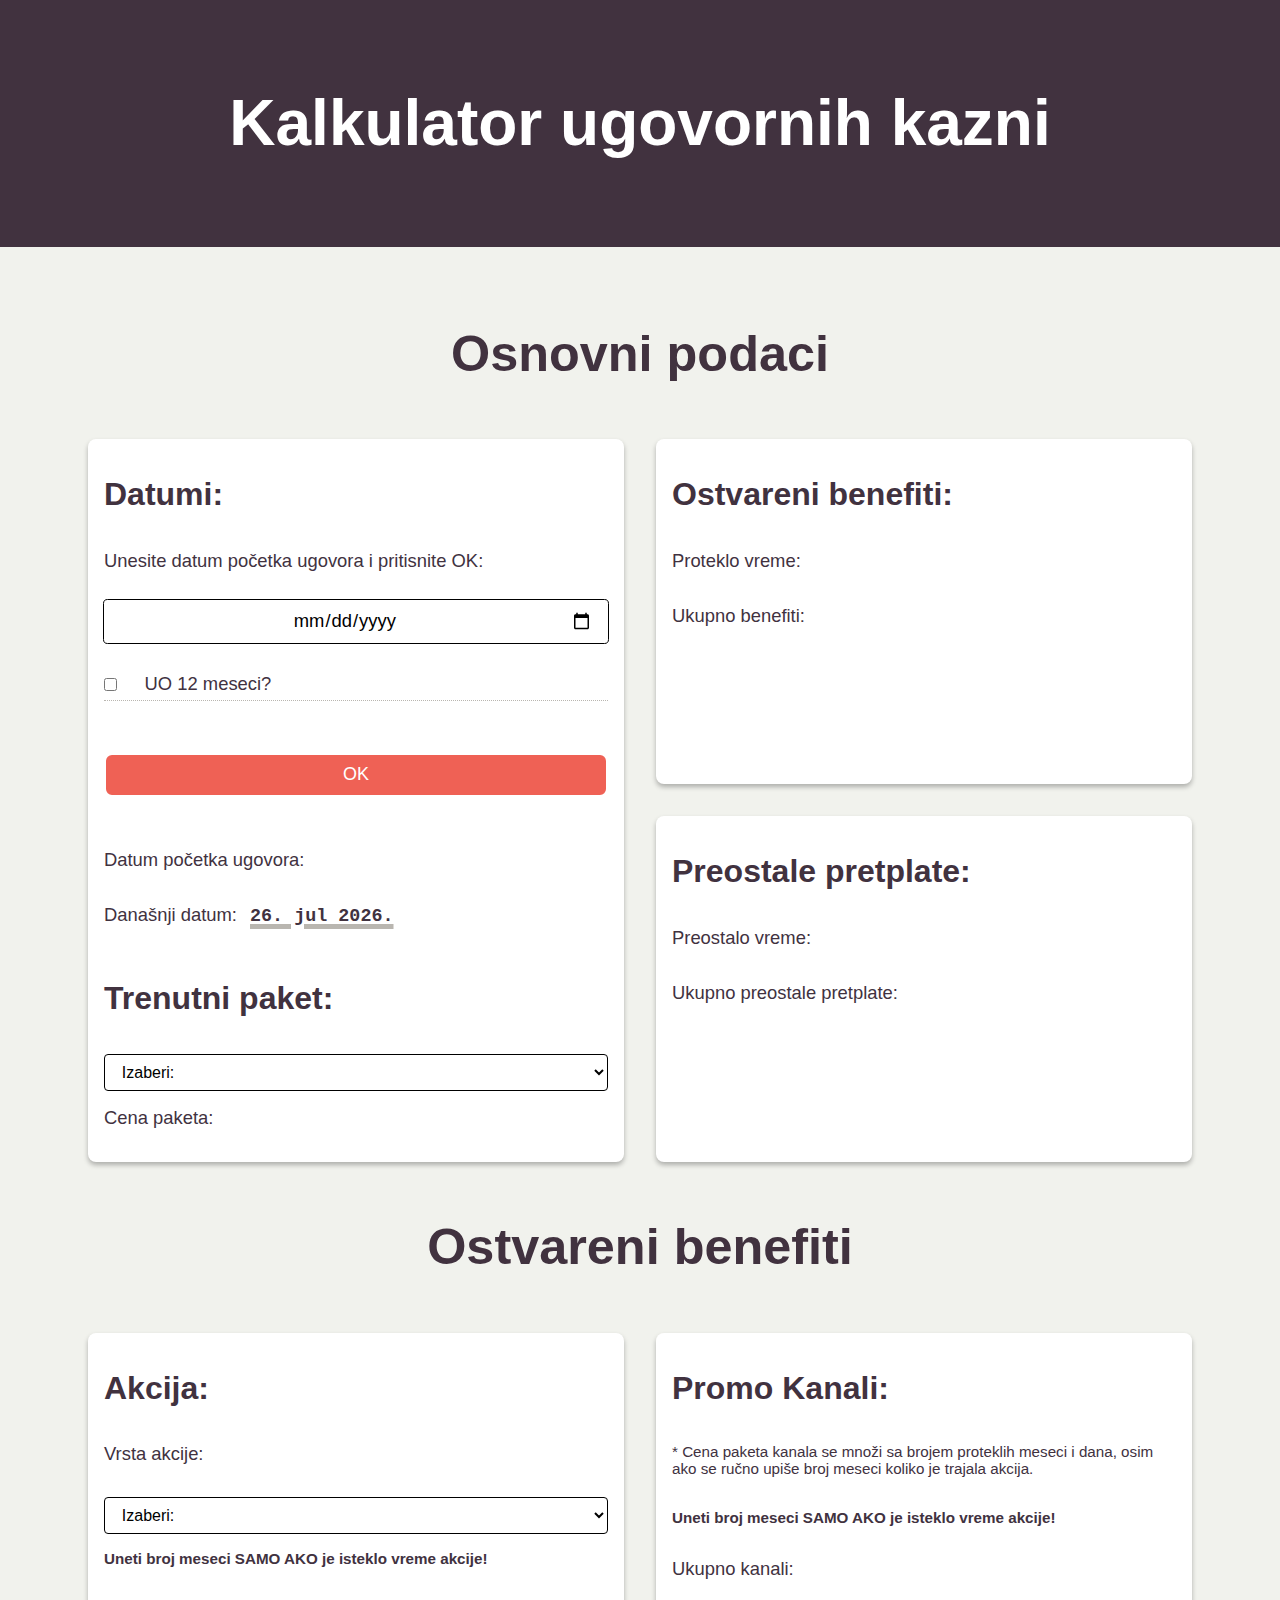
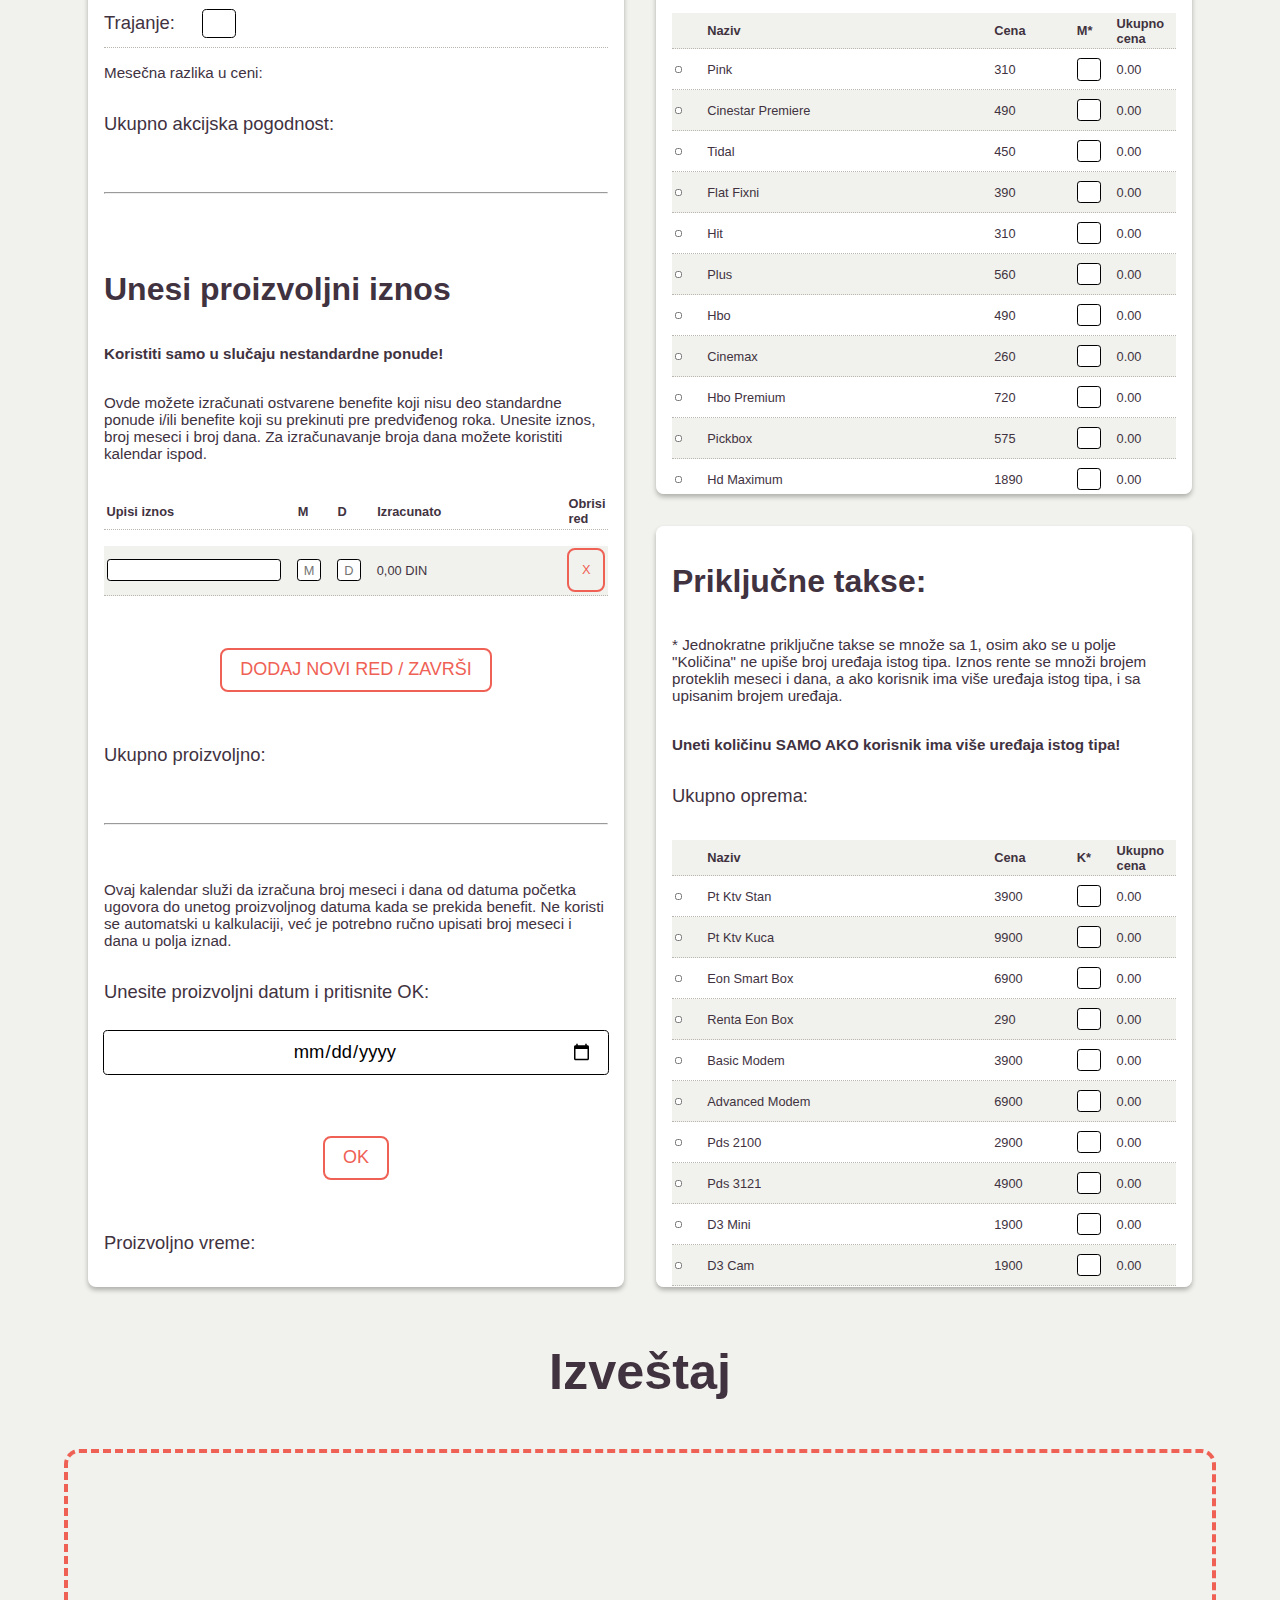
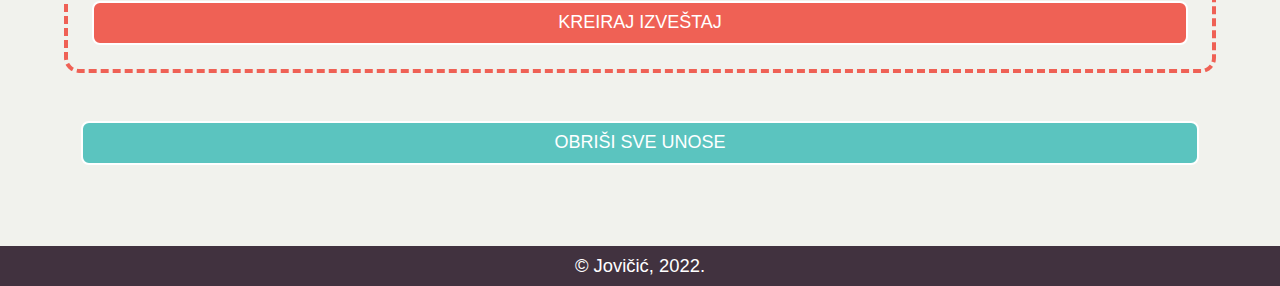
==== commit a44d6621: "Refactor, up to custom entries" ====
--- a/index.html
+++ b/index.html
@@ -21,45 +21,51 @@
                 <h2>Osnovni podaci</h2>
                 <div class="wrapper wrapper--card">
                     <div class="card card--wide">
+
                         <h3>Datumi:</h3>
-
-                        <label for="date-start-contract" class="wrapper--date">Unesite datum početka ugovora i pritisnite OK:
+                        <label for="date-start-contract" class="wrapper--date">Unesite datum početka ugovora i
+                            pritisnite OK:
                             <input type="date" id="date-start-contract">
                         </label>
-
                         <label for="length" class="wrapper--label">
                             <input type="checkbox" id="length">
                             UO 12 meseci?
                         </label>
-
                         <button class="btn btn--date" type="button">OK</button>
+
                         <p>Datum početka ugovora: <span class="output" id="date-start"></span></p>
                         <p>Današnji datum: <span class="output" id="date-today"></span></p>
+
                         <h3>Trenutni paket:</h3>
                         <select name="rate-plan" id="rp-current">
                             <option value="" selected disabled>Izaberi:</option>
                         </select>
                         <p>Cena paketa: <span class="output" id="rp-price"></span></p>
                     </div>
+
                     <div class="card">
                         <h3>Ostvareni benefiti:</h3>
                         <p>Proteklo vreme: <span class="output" id="time-passed"></span></p>
                         <p>Ukupno benefiti: <span class="output" id="total-benefits"></span></p>
                     </div>
+
                     <div class="card">
                         <h3>Preostale pretplate:</h3>
                         <p>Preostalo vreme: <span class="output" id="time-left"></span></p>
                         <p>Ukupno preostale pretplate: <span class="output" id="total-left"></span></p>
                     </div>
+
                 </div>
             </section>
 
             <section>
                 <h2>Ostvareni benefiti</h2>
                 <div class="wrapper wrapper--card">
+
                     <div class="card card--wide">
                         <h3>Akcija:</h3>
                         <p>Vrsta akcije:</p>
+
                         <select name="reduction-type" id="reduction-type">
                             <option value="" selected disabled>Izaberi:</option>
                             <option value="one">1 dinar</option>
@@ -72,6 +78,7 @@
                         <select name="previous-rate-plan" id="rp-prev">
                             <option value="" selected disabled>Izaberi stari paket:</option>
                         </select>
+
                         <div id="reduction-percent">
                             <p>Procenat:</p>
                             <div class="wrapper">
@@ -94,10 +101,8 @@
                                     <input type="radio" id="50" name="reduction-percent" value="0.5">
                                     50 %</label>
                             </div>
-
-
-
                         </div>
+
                         <div id="reduction-ammount">
                             <p>Ime akcije:</p>
                             <div class="wrapper">
@@ -121,13 +126,16 @@
                                     Placaj 1.999,00 DIN</label>
                             </div>
                         </div>
+
                         <p class="info strong">Uneti broj meseci SAMO AKO je isteklo vreme akcije!</p>
                         <label for="reduction-time" class="wrapper--label">
                             Trajanje:<input type="text" id="reduction-time" class="multiplier"></label>
 
                         <p class="info">Mesečna razlika u ceni: <span id="reduction"></span></p>
                         <p>Ukupno akcijska pogodnost: <span id="total-reduction" class="output"></span></p>
+
                         <hr>
+
                         <h3>Unesi proizvoljni iznos</h3>
                         <p class="info strong">Koristiti samo u slučaju nestandardne ponude!</p>
                         <p class="info">Ovde možete izračunati ostvarene benefite koji nisu deo standardne ponude i/ili
@@ -143,11 +151,12 @@
                             </li>
                         </ul>
 
-                        <ul id="section--custom" class="container">
-                        </ul>
+                        <ul id="section--custom" class="container"></ul>
                         <button class="btn btn--add btn--alt" type="button">Dodaj novi red / Završi</button>
                         <p>Ukupno proizvoljno: <span class="output" id="total-custom"></span></p>
+
                         <hr>
+
                         <p class="info">Ovaj kalendar služi da izračuna broj meseci i dana od datuma početka ugovora do
                             unetog proizvoljnog datuma kada se prekida benefit. Ne koristi se automatski u kalkulaciji,
                             već je
@@ -160,7 +169,6 @@
                         <button class="btn btn--custom-date btn--alt" type="button">OK</button>
                         <p>Proizvoljno vreme: <span class="output" id="custom-time-passed"></span></p>
                     </div>
-
 
                     <div class="card card--long">
                         <h3>Promo Kanali:</h3>
@@ -179,6 +187,7 @@
                             </li>
                         </ul>
                     </div>
+
                     <div class="card card--long">
                         <h3>Priključne takse:</h3>
                         <p class="info">* Jednokratne priključne takse se množe sa 1, osim ako se u polje "Količina"
@@ -196,6 +205,7 @@
                             </li>
                         </ul>
                     </div>
+
                 </div>
             </section>
 
@@ -214,6 +224,7 @@
     <footer>
         <p>&copy; Jovičić, 2022.</p>
     </footer>
+    
 </body>
 
 </html>--- a/assets/css/styles.css
+++ b/assets/css/styles.css
@@ -1,3 +1,15 @@
+/*
+01 reset
+02 theme
+03 layout
+04 typography
+05 wrappers, labels and info
+06 cards
+07 input
+08 buttons
+09 the list
+*/
+
 /* reset */
 
 *::before,
@@ -33,13 +45,13 @@
 :root {
     --clr-primary: #ef6155;
     --clr-primary-hover: #f72f1d;
-    --clr-secondary: #5BC4BF;
+    --clr-secondary: #5bc4bf;
     --clr-secondary-hover: #32b8b1;
-    --clr-hover: hsl(70, 24%, 90%);
-    --clr-bg: rgb(241, 242, 237);
-    --clr-body: #41323F;
+    --clr-hover: #eaecdf;
+    --clr-bg: #f1f2ed;
+    --clr-body: #41323f;
     --clr-white: #fff;
-    --clr-grey: #B9B6B0;
+    --clr-grey: #b9b6b0;
     --border-radius: 8px;
     --fw-strong: 600;
     --fs-h1: 4rem;
@@ -98,8 +110,6 @@
     color: var(--clr-white);
 }
 
-
-
 /* typography */
 
 h1,
@@ -169,6 +179,76 @@
     text-decoration-color: var(--clr-grey);
     text-decoration-thickness: 5px;
     text-underline-offset: 3px;
+}
+
+
+
+
+
+/*wrappers, labels and info */
+
+.wrapper {
+    display: grid;
+    grid-template-columns: repeat(auto-fill, minmax(max(258px, 40%), 1fr));
+    padding: clamp(1em, 3%, 1.5em);
+    gap: clamp(1em, 4vmax, 2em);
+} 
+
+.wrapper--card {
+    grid-auto-rows: 0.5fr; /* so the long cards don't dictate the container height */
+}
+
+.wrapper--label {
+    line-height: 1.1;
+    display: grid;
+    grid-template-columns: max-content auto;
+    gap: 1.5em;
+    align-items: center;
+    border-bottom: 1px dotted var(--clr-grey);
+}
+
+.wrapper--date {
+    display: grid;
+    grid-template-columns: 1fr;
+    gap: 1em;
+}
+    
+.wrapper--checkbox {
+    display: grid;
+    grid-template-columns: 1ch auto 8ch 2ch 8ch;
+    align-items: center;
+    padding: 0.2em;
+    gap: 2em;
+    border-bottom: 1px dotted var(--clr-grey);
+}
+
+.wrapper--checkbox>label {
+    text-transform: capitalize;
+}
+
+.wrapper--custom {
+    display: grid;
+    grid-template-columns: 1fr 2ch 2ch 1fr 0.2fr;
+    align-items: center;
+    padding: 0.2em;
+    gap: 2em;
+    border-bottom: 1px dotted var(--clr-grey);
+}
+
+.wrapper--custom>input[type="text"] {
+    width: 100%;
+} 
+
+.wrapper--custom>button {
+    margin: 0;
+}
+
+.wrapper--output {
+    grid-template-columns: 1fr;
+    margin: 3rem auto;
+    padding: 1.5rem;
+    border: 4px dashed var(--clr-primary);
+    border-radius: 15px;
 }
 
 #output--final {
@@ -183,77 +263,6 @@
     cursor: text;
 }
 
-
-
-/*wrappers, labels and info */
-
-.wrapper {
-    display: grid;
-    grid-template-columns: repeat(auto-fill, minmax(max(258px, 40%), 1fr));
-    padding: clamp(1em, 3%, 1.5em);
-    gap: clamp(1em, 4vmax, 2em);
-} 
-
-.wrapper--card {
-    grid-auto-rows: 0.5fr; /* so the long cards don't dictate the container height */
-}
-
-.wrapper--label {
-    line-height: 1.1;
-    display: grid;
-    grid-template-columns: max-content auto;
-    gap: 1.5em;
-    align-items: center;
-    border-bottom: 1px dotted var(--clr-grey);
-}
-
-.wrapper--date {
-    display: grid;
-    grid-template-columns: 1fr;
-    gap: 1em;
-}
-    
-.wrapper--checkbox {
-    display: grid;
-    grid-template-columns: 1ch auto 8ch 2ch 8ch;
-    align-items: center;
-    padding: 0.2em;
-    gap: 2em;
-    border-bottom: 1px dotted var(--clr-grey);
-}
-
-.wrapper--checkbox>label {
-    text-transform: capitalize;
-}
-
-.wrapper--custom {
-    display: grid;
-    grid-template-columns: 1fr 2ch 2ch 1fr 2ch;
-    align-items: center;
-    justify-content: space-evenly;
-    padding: 0.2em;
-    gap: 2em;
-    border-bottom: 1px dotted var(--clr-grey);
-}
-
-.wrapper--custom>input[type="text"] {
-    width: 100%;
-}
-
-.wrapper--custom>button {
-    margin: 0;
-}
-
-
-
-.wrapper--output {
-    grid-template-columns: 1fr;
-    margin: 3rem auto;
-    padding: 1.5rem;
-    border: 4px dashed var(--clr-primary);
-    border-radius: 15px;
-}
-
 /* cards */
 
 .card {
@@ -294,10 +303,8 @@
     border-radius: 0.25em;
 }
 
-
-
 input[type="date"] {
-    width: 90%;
+    width: 94%;
     justify-self: center;
 }
 
@@ -313,7 +320,6 @@
     align-items: center;
     align-self: center;
     justify-content: center;
-    /* min-width: 10ch; */
     width: 100%;
     min-height: 44px;
     margin: 2em auto;
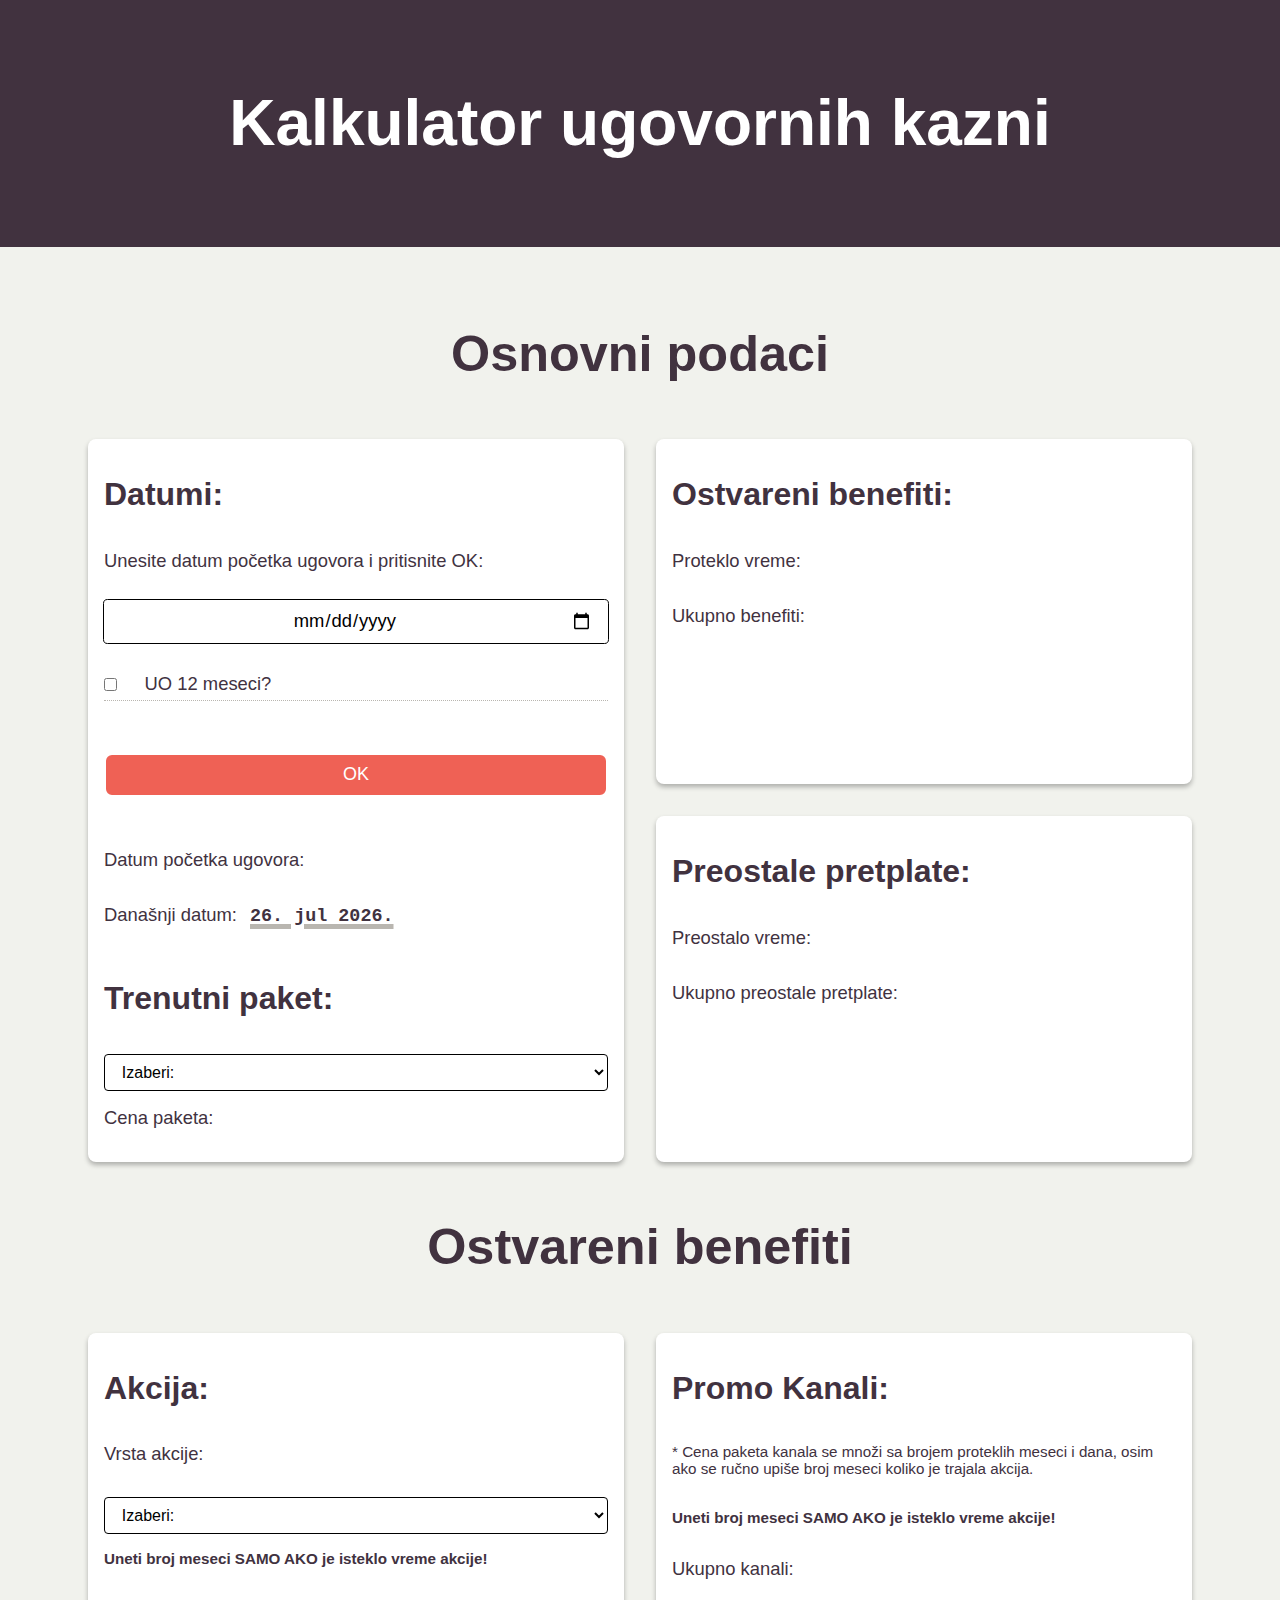
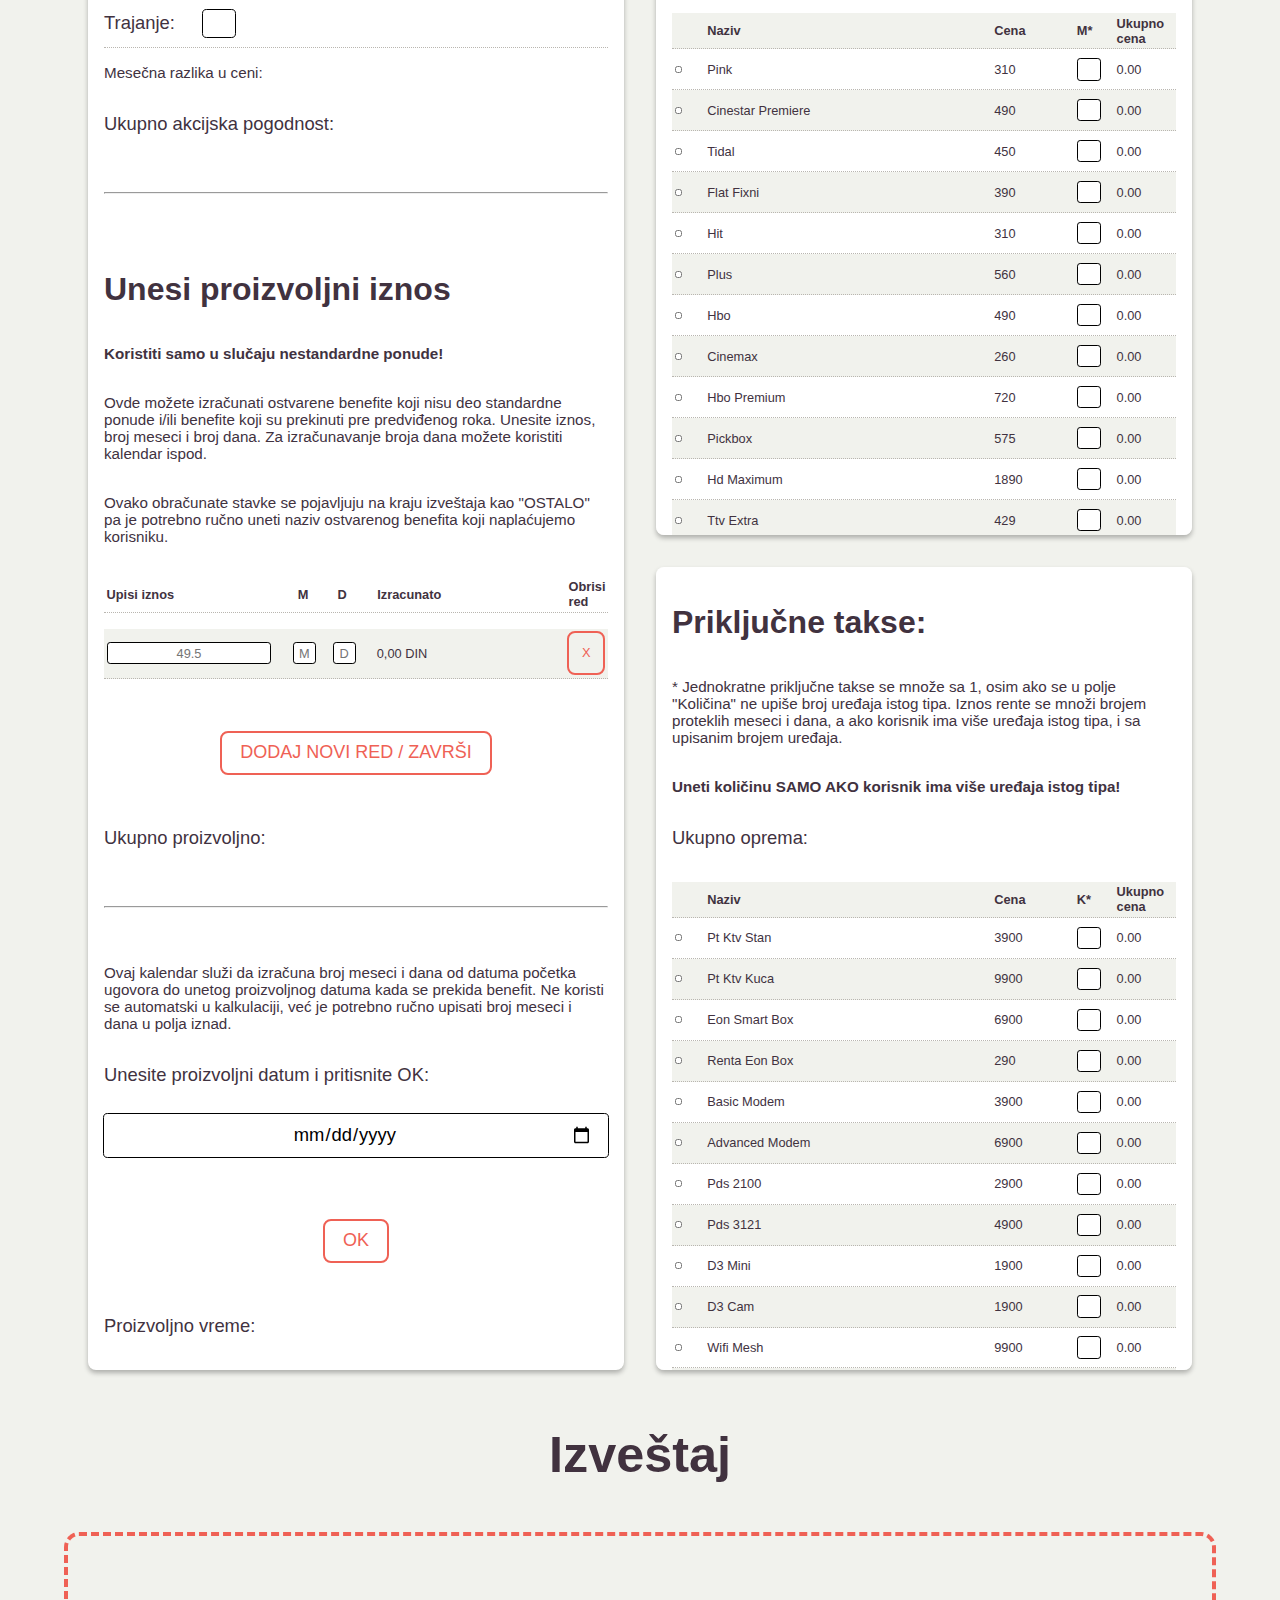
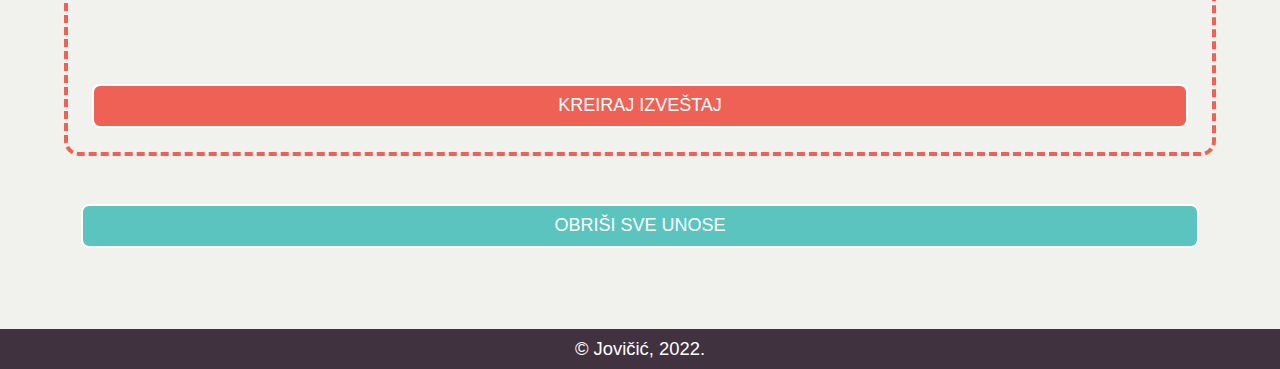
==== commit d2a5bc3c: "placeholder" ====
--- a/index.html
+++ b/index.html
@@ -141,6 +141,8 @@
                         <p class="info">Ovde možete izračunati ostvarene benefite koji nisu deo standardne ponude i/ili
                             benefite koji su prekinuti pre predviđenog roka. Unesite iznos, broj meseci i broj dana. Za
                             izračunavanje broja dana možete koristiti kalendar ispod.</p>
+                        <p class="info">Ovako obračunate stavke se pojavljuju na kraju izveštaja kao "OSTALO" pa je
+                            potrebno ručno uneti naziv ostvarenog benefita koji naplaćujemo korisniku.</p>
                         <ul>
                             <li class="wrapper wrapper--custom strong">
                                 <div>Upisi iznos</div>
@@ -224,7 +226,7 @@
     <footer>
         <p>&copy; Jovičić, 2022.</p>
     </footer>
-    
+
 </body>
 
 </html>--- a/assets/css/styles.css
+++ b/assets/css/styles.css
@@ -235,10 +235,6 @@
     border-bottom: 1px dotted var(--clr-grey);
 }
 
-.wrapper--custom>input[type="text"] {
-    width: 100%;
-} 
-
 .wrapper--custom>button {
     margin: 0;
 }
@@ -303,14 +299,15 @@
     border-radius: 0.25em;
 }
 
-input[type="date"] {
-    width: 94%;
-    justify-self: center;
-}
-
 input[type="text"] {
     width: 2ch;
     padding: 0.2em 0.3em;
+}
+
+input[type="date"],
+.wrapper--custom>input[type="text"] {
+    width: 94%;
+    justify-self: center;
 }
 
 /* buttons */
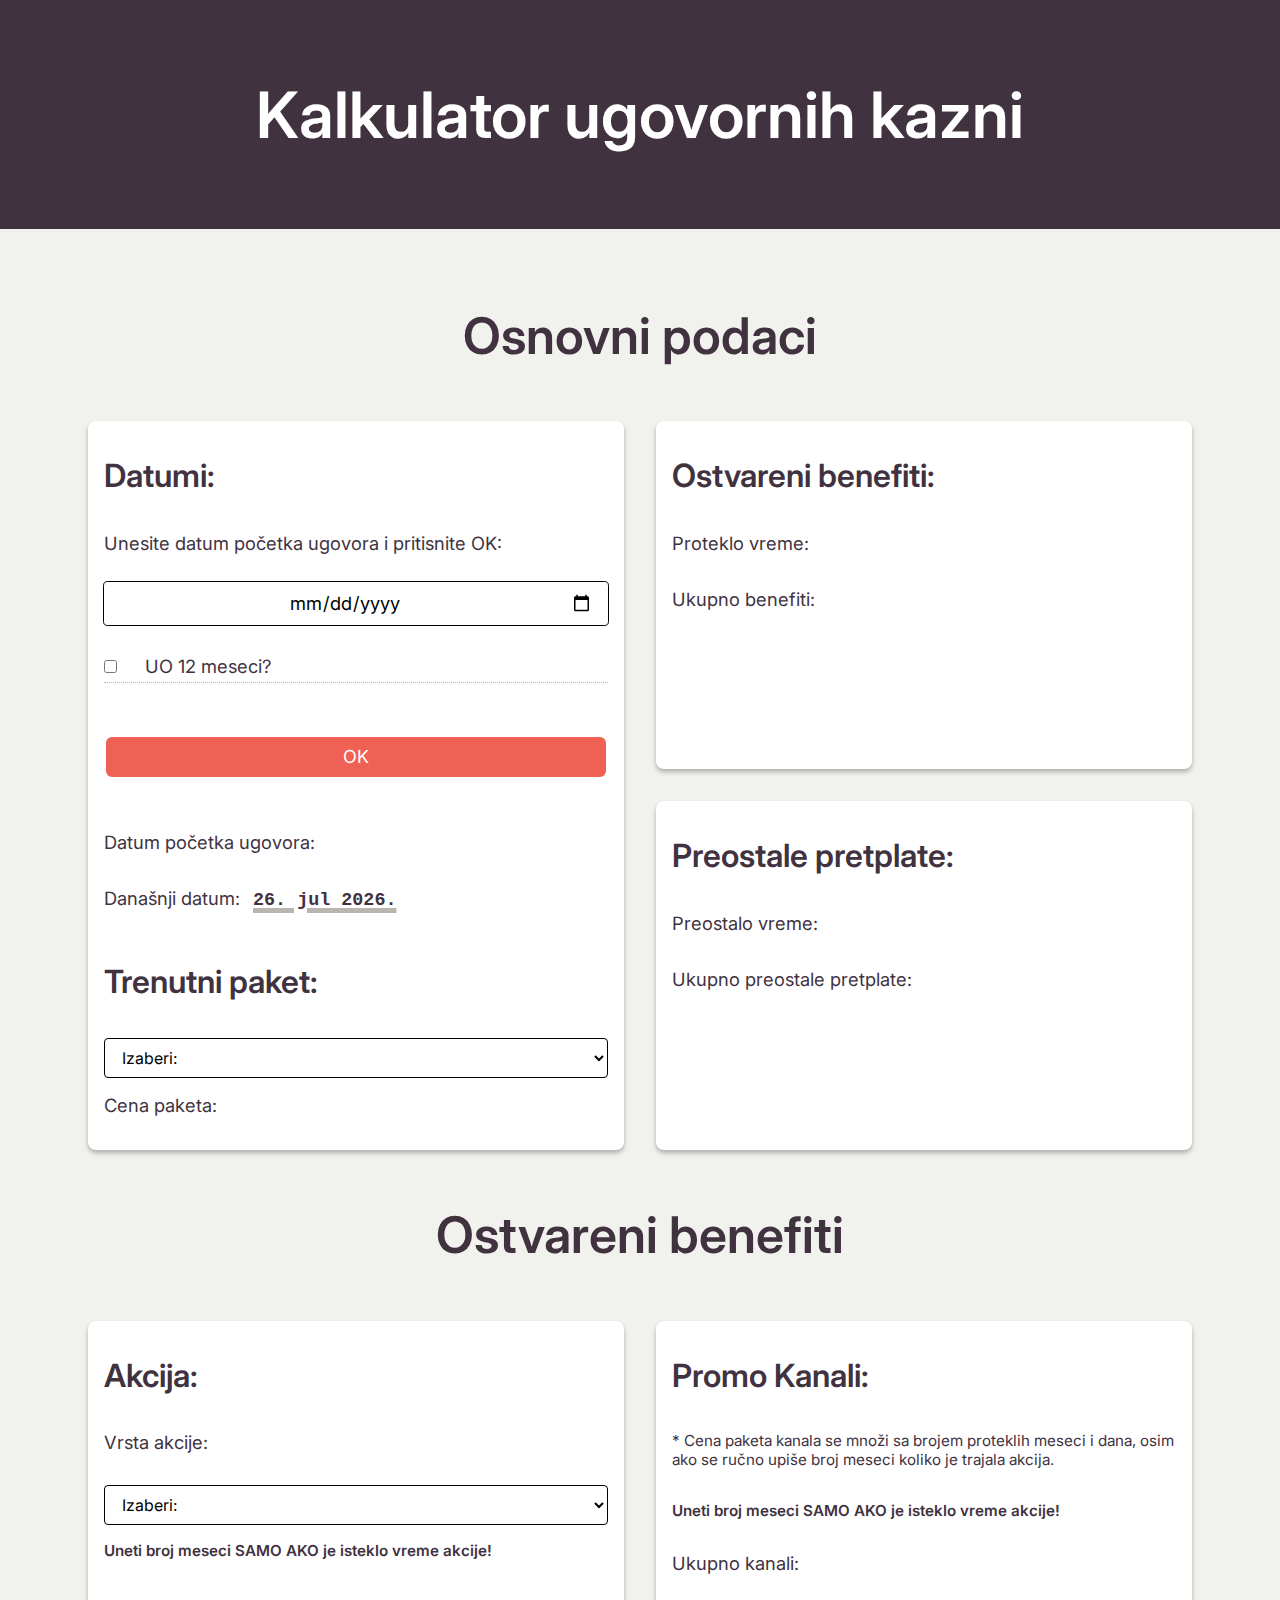
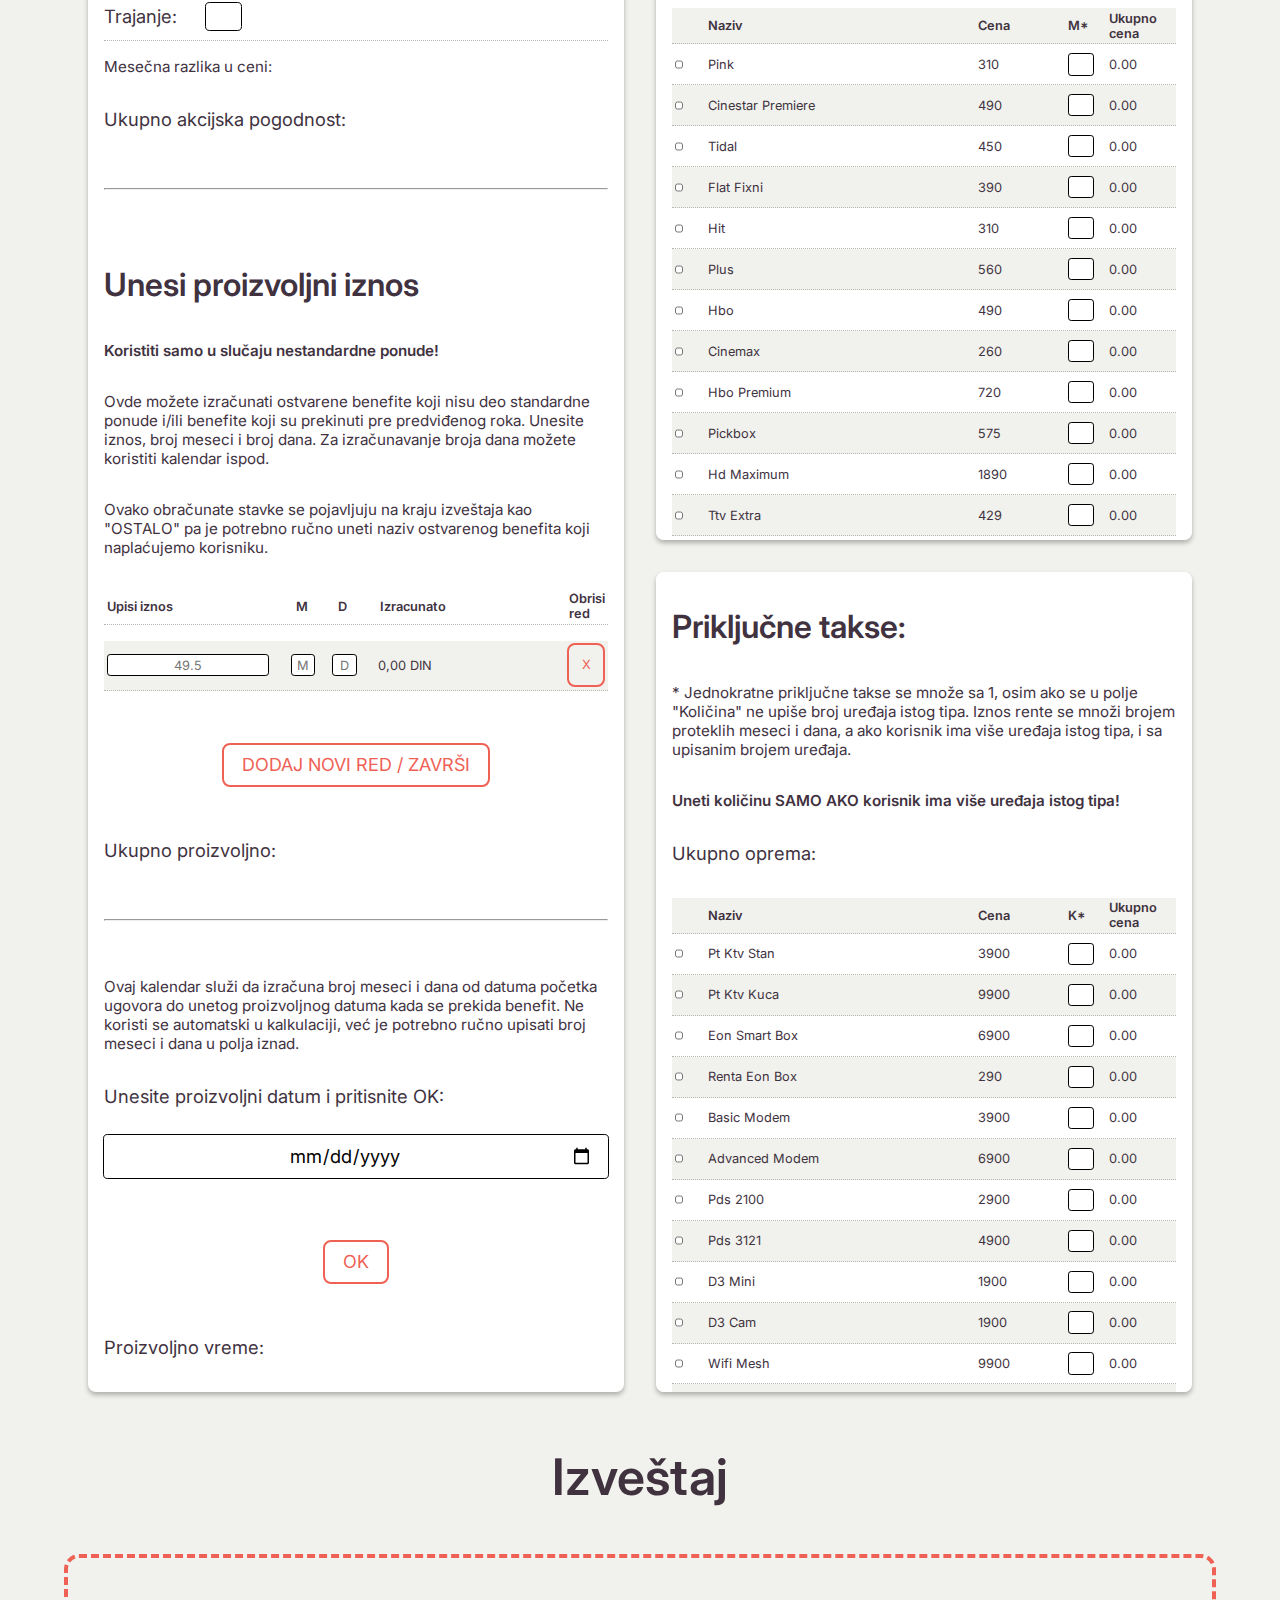
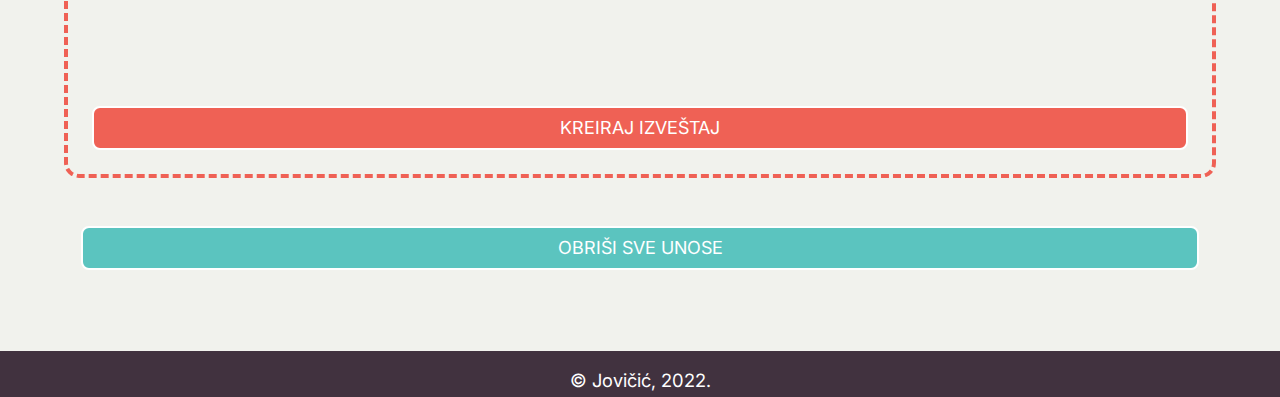
==== commit b5914a48: "readme" ====
--- a/index.html
+++ b/index.html
@@ -6,6 +6,9 @@
     <meta http-equiv="X-UA-Compatible" content="IE=edge">
     <meta name="viewport" content="width=device-width, initial-scale=1.0">
     <link rel="stylesheet" href="assets/css/styles.css">
+    <link rel="preconnect" href="https://fonts.googleapis.com">
+<link rel="preconnect" href="https://fonts.gstatic.com" crossorigin>
+<link href="https://fonts.googleapis.com/css2?family=Inter:wght@400;600&family=Ubuntu+Mono&display=swap" rel="stylesheet">
     <script src="assets/js/script.js" defer></script>
     <title>Kalkulator ugovornih kazni</title>
 </head>
@@ -16,7 +19,7 @@
     </header>
 
     <main>
-        <form action="" method="get">
+        <form method="get">
             <section>
                 <h2>Osnovni podaci</h2>
                 <div class="wrapper wrapper--card">
--- a/assets/css/styles.css
+++ b/assets/css/styles.css
@@ -20,7 +20,6 @@
 * {
     margin: 0;
     padding: 0;
-    /* outline: 1px solid salmon; */
 }
 
 :focus {
@@ -61,6 +60,8 @@
     --fs-small: 0.95rem;
     --box-shadow: 0 3px 5px rgba(0, 0, 0, 0.28);
     --transition: ease-out .05s;
+    --ff-normal: 'Inter', sans-serif;
+    --ff-code: 'Ubuntu Mono', monospace;
 }
 
 /* layout */
@@ -70,7 +71,7 @@
     flex-direction: column;
     align-items: center;
     min-height: 100vh;
-    font-family: -apple-system, BlinkMacSystemFont, 'Segoe UI', Roboto, Oxygen, Ubuntu, Cantarell, 'Open Sans', 'Helvetica Neue', sans-serif;
+    font-family: var(--ff-normal);
     font-size: 100%;
     background-color: var(--clr-bg);
     color: var(--clr-body);
@@ -79,10 +80,10 @@
 header {
     display: grid;
     width: 100%;
-    min-height: 10vh;
+    min-height: 8vh;
     place-content: center;
-    padding-top: 5vh;
-    padding-bottom: 5vh;
+    padding-top: 4vh;
+    padding-bottom: 4vh;
     background-color: var(--clr-body);
     color: var(--clr-white);
 }
@@ -104,7 +105,7 @@
 footer {
     width: 100%;
     margin-top: auto;
-    padding: 1vh 0;
+    padding: 2vh 0;
     text-align: center;
     background-color: var(--clr-body);
     color: var(--clr-white);
@@ -171,7 +172,7 @@
 }
 
 .output {
-    font-family: 'Courier New', Courier, monospace;
+    font-family: var(--ff-code);
     font-size: var(--fs-lead);
     font-weight: var(--fw-strong);
     padding: 0 0.5rem;
